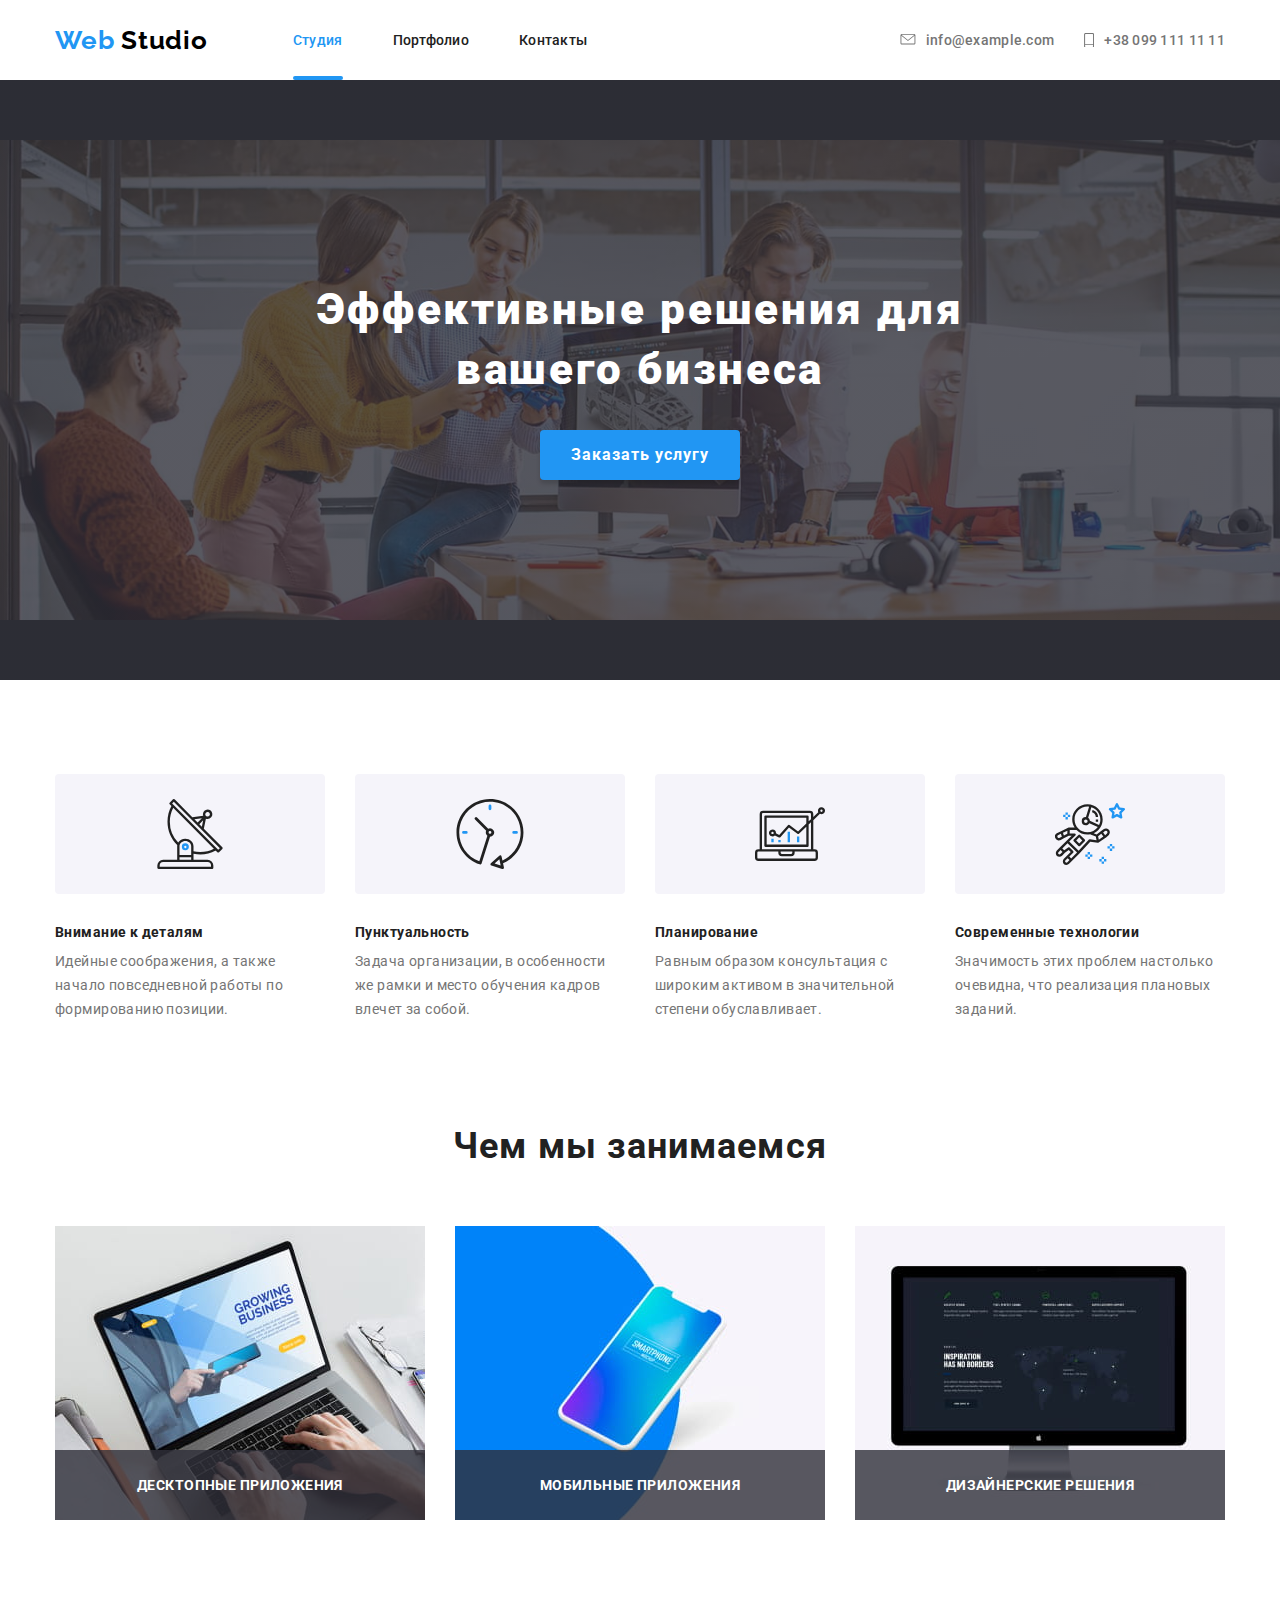
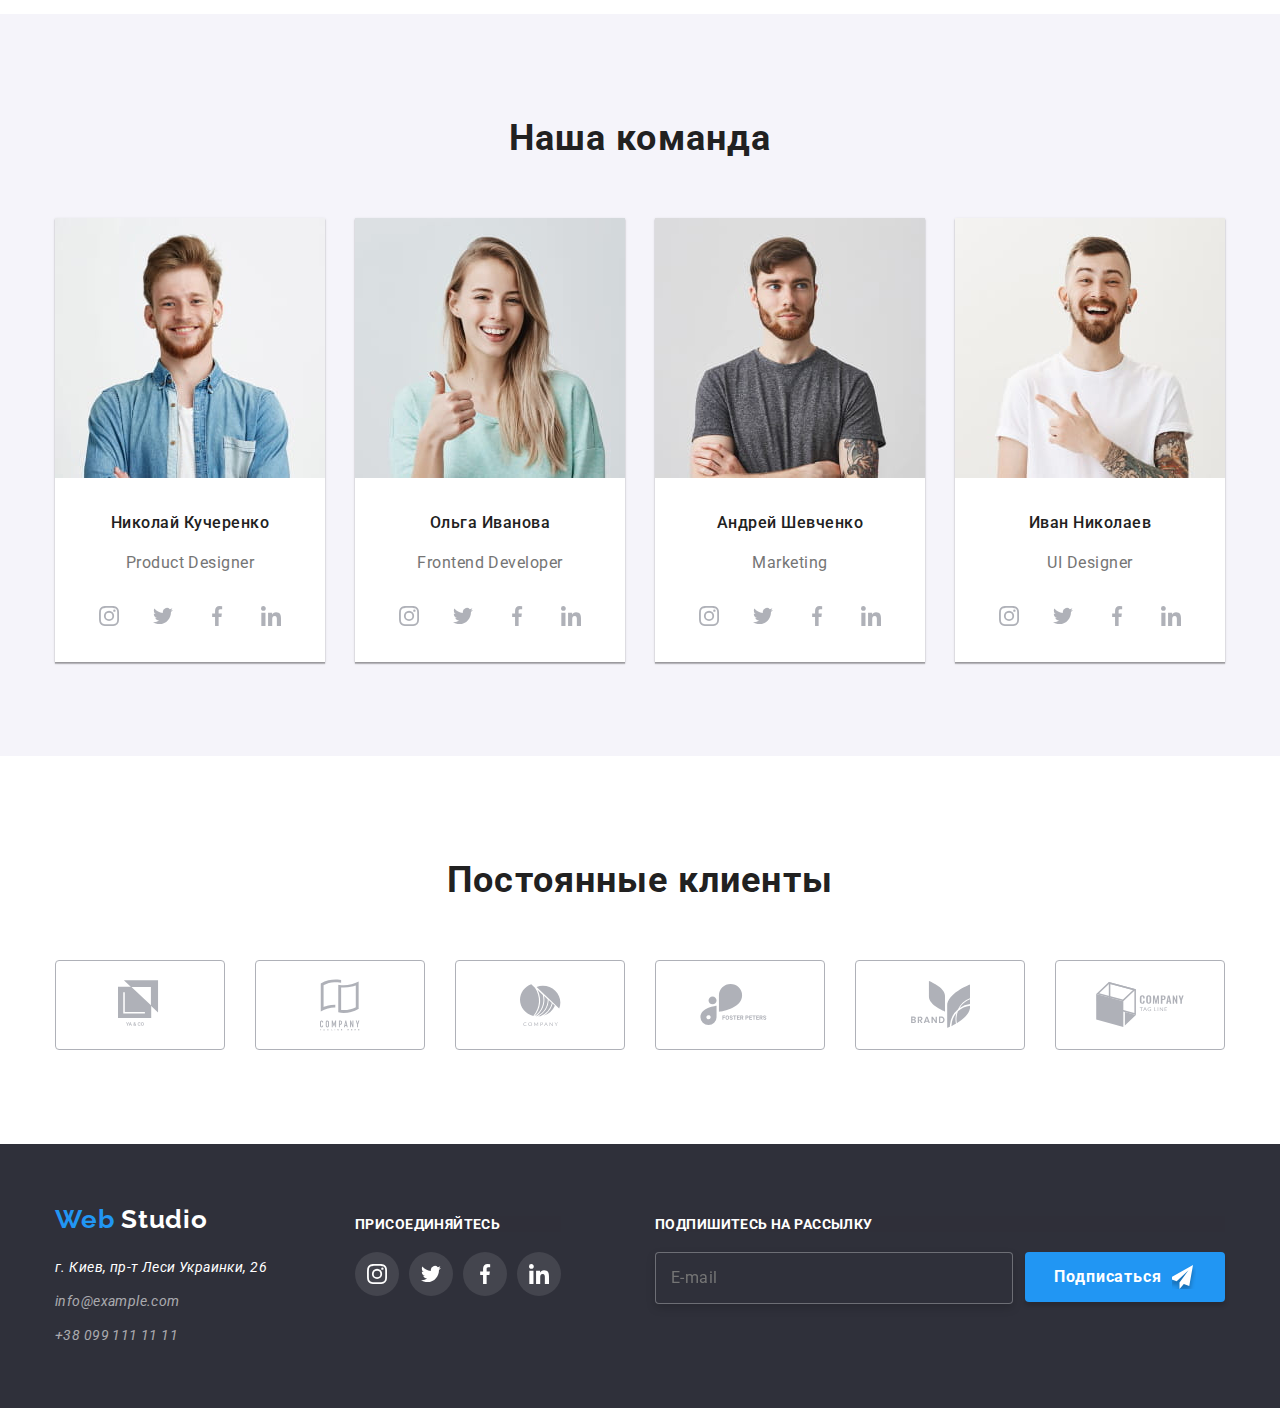
==== index.html @ 471d9156 "Перенес файлы" ====
<!DOCTYPE html>
<html lang="ru">

<head>
  <meta charset="UTF-8" />
  <meta name="viewport" content="width=device-width, initial-scale=1.0" />
  <title>Web Studio</title>
  <link href="https://fonts.googleapis.com/css2?family=Raleway:wght@700&family=Roboto:wght@400;500;700;900&display=swap"
    rel="stylesheet" />

  <link rel="stylesheet" href="./css/normalize.css" />
  <link rel="stylesheet" href="./css/style.css" />
</head>

<body>
  <header class="header-page">
    <div class="container main-navi">
      <a href="./" class="logo"><span class="web-logo">Web</span> Studio</a>
      <nav class="navi">
        <ul class="list menu-navi">
          <li class="item">
            <a href="./" class="link-navi current">Студия</a>
          </li>
          <li class="item">
            <a href="./portfolio.html" class="link-navi">Портфолио </a>
          </li>
          <li class="item">
            <a href="" class="link-navi">Контакты </a>
          </li>
        </ul>
      </nav>
      <ul class="list contacts">
        <li class="item">
          <a href="mailto:info@example.com" class="contacts-link">
            <svg class="mail-icon">
              <use href="./images/sprite.svg#icon-envelope-head" width="16px" height="11.2px"></use>
            </svg>
            info@example.com</a>
        </li>
        <li class="item">
          <a href="tel:+380991111111" class="contacts-link"><svg class="phone-icon">
              <use href="./images/sprite.svg#icon-Vector-head"></use>
            </svg>+38 099 111 11 11</a>
        </li>
      </ul>
    </div>

    <section class="hero">
      <div class="container">
        <h1 class="page-title">Эффективные решения для вашего бизнеса</h1>
        <button class="btn" data-modal-open>Заказать услугу</button>
      </div>
    </section>
  </header>
  <main class="main-page">
    <section class="advantage">
      <div class="container">
        <h2 hidden class="section-title">
          Преимущества работы с Web Studio
        </h2>
        <ul class="list adv-flexcont">
          <li class="adv-element antenna">
            <div class="link">
              <svg width="70" height="70">
                <use href="./images/sprite.svg#icon-antenna"></use>
              </svg></div>
            <!-- <img src="./images/antenna.svg" alt="антена" /> -->
            <h3 class="feature">Внимание к деталям</h3>
            <p class="feature-text">
              Идейные соображения, а также начало повседневной работы по
              формированию позиции.
            </p>
          </li>
          <li class="adv-element clock">
            <div class="link">
              <svg width="70" height="70">
                <use href="./images/sprite.svg#icon-clock_1"></use>
              </svg>
            </div>
            <!-- <img src="./images/clock_1.svg" alt="часы" /> -->
            <h3 class="feature">Пунктуальность</h3>
            <p class="feature-text">
              Задача организации, в особенности же рамки и место обучения
              кадров влечет за собой.
            </p>
          </li>
          <li class="adv-element diagram">
            <div class="link">
              <svg width="70" height="70">
                <use href="./images/sprite.svg#icon-diagram_1"></use>
              </svg>
            </div>
            <!-- <img src="./images/diagram_1.svg" alt="диаграма" /> -->
            <h3 class="feature">Планирование</h3>
            <p class="feature-text">
              Равным образом консультация с широким активом в значительной
              степени обуславливает.
            </p>
          </li>
          <li class="adv-element astronaut">
            <div class="link">
              <svg width="70" height="70">
                <use href="./images/sprite.svg#icon-astronaut_1"></use>
              </svg>
            </div>
            <!-- <img src="./images/astronaut_1.svg" alt="астронавт" /> -->
            <h3 class="feature">Современные технологии</h3>
            <p class="feature-text">
              Значимость этих проблем настолько очевидна, что реализация
              плановых заданий.
            </p>
          </li>
        </ul>
      </div>
    </section>
    <section class="box-section">
      <div class="container">
        <h2 class="section-title">Чем мы занимаемся</h2>
        <ul class="list box-flexcont">
          <li class="box-element">
            <a href=""><img src="./images/desktop1.jpg" alt="десктоп" width="370" height="294" />
              <p class="box">Десктопные приложения</p>
            </a>
          </li>
          <li class="box-element">
            <a href=""><img src="./images/mobile.jpg" alt="мобильний" width="370" height="294" />
              <p class="box">Мобильные приложения</p>
            </a>
          </li>
          <li class="box-element">
            <a href=""><img src="./images/desin.jpg" alt="дизайн" width="370" height="294" />
              <p class="box">Дизайнерские решения</p>
            </a>
          </li>
        </ul>
      </div>
    </section>
    <section class="team-section">
      <div class="container">
        <h2 class="section-title">Наша команда</h2>
        <ul class="list team-flexcont">
          <li class="team-element">
            <img src="./images/comand1.jpg" alt="Николай Кучеренко" width="270" height="260" />
            <h3 class="team-name">Николай Кучеренко</h3>
            <p class="team-prof">Product Designer</p>
            <p class="soc-team">
              <a href="" aria-label="ссылка Instagram" class="soc-link">
                <svg width="20px" height="20px">
                  <use href="./images/sprite.svg#icon-inst"></use>
                </svg>
              </a>
              <a href="" aria-label="ссылка Twitter" class="soc-link"><svg width="20px" height="20px">
                  <use href="./images/sprite.svg#icon-twit"></use>
                </svg></a>
              <a href="" aria-label="ссылка Facebook" class="soc-link"><svg width="20px" height="20px">
                  <use href="./images/sprite.svg#icon-face"></use>
                </svg></a>
              <a href="" aria-label="ссылка Linkedin" class="soc-link"><svg width="20px" height="20px">
                  <use href="./images/sprite.svg#icon-in"></use>
                </svg></a>
            </p>
          </li>
          <li class="team-element">
            <img src="./images/comand2.jpg" alt="Ольга Иванова" width="270" />
            <h3 class="team-name">Ольга Иванова</h3>
            <p class="team-prof">Frontend Developer</p>
            <p class="soc-team">
              <a href="" aria-label="ссылка Instagram" class="soc-link">
                <svg width="20px" height="20px">
                  <use href="./images/sprite.svg#icon-inst"></use>
                </svg>
              </a>
              <a href="" aria-label="ссылка Twitter" class="soc-link"><svg width="20px" height="20px">
                  <use href="./images/sprite.svg#icon-twit"></use>
                </svg></a>
              <a href="" aria-label="ссылка Facebook" class="soc-link"><svg width="20px" height="20px">
                  <use href="./images/sprite.svg#icon-face"></use>
                </svg></a>
              <a href="" aria-label="ссылка Linkedin" class="soc-link"><svg width="20px" height="20px">
                  <use href="./images/sprite.svg#icon-in"></use>
                </svg></a>
            </p>
          </li>
          <li class="team-element">
            <img src="./images/comand3.jpg" alt="Андрей Шевченко" width="270" />
            <h3 class="team-name">Андрей Шевченко</h3>
            <p class="team-prof">Marketing</p>
            <p class="soc-team">
              <a href="" aria-label="ссылка Instagram" class="soc-link">
                <svg width="20px" height="20px">
                  <use href="./images/sprite.svg#icon-inst"></use>
                </svg>
              </a>
              <a href="" aria-label="ссылка Twitter" class="soc-link"><svg width="20px" height="20px">
                  <use href="./images/sprite.svg#icon-twit"></use>
                </svg></a>
              <a href="" aria-label="ссылка Facebook" class="soc-link"><svg width="20px" height="20px">
                  <use href="./images/sprite.svg#icon-face"></use>
                </svg></a>
              <a href="" aria-label="ссылка Linkedin" class="soc-link"><svg width="20px" height="20px">
                  <use href="./images/sprite.svg#icon-in"></use>
                </svg></a>
            </p>
          </li>
          <li class="team-element">
            <img src="./images/comand4.jpg" alt="Иван Николаев" width="270" />
            <h3 class="team-name">Иван Николаев</h3>
            <p class="team-prof">UI Designer</p>
            <p class="soc-team">
              <a href="" aria-label="ссылка Instagram" class="soc-link">
                <svg width="20px" height="20px">
                  <use href="./images/sprite.svg#icon-inst"></use>
                </svg>
              </a>
              <a href="" aria-label="ссылка Twitter" class="soc-link"><svg width="20px" height="20px">
                  <use href="./images/sprite.svg#icon-twit"></use>
                </svg></a>
              <a href="" aria-label="ссылка Facebook" class="soc-link"><svg width="20px" height="20px">
                  <use href="./images/sprite.svg#icon-face"></use>
                </svg></a>
              <a href="" aria-label="ссылка Linkedin" class="soc-link"><svg width="20px" height="20px">
                  <use href="./images/sprite.svg#icon-in"></use>
                </svg></a>
            </p>
          </li>
        </ul>
      </div>
    </section>
    <section class="client-section">
      <div class="container">
        <h2 class="section-title">Постоянные клиенты</h2>
        <ul class="list clnt-flexcont">
          <li class="clnt-element">
            <a href="/" class="link">
              <svg width="44.27px" height="49.23px">
                <use href="./images/sprite.svg#icon-logo1"></use>
              </svg>
            </a>
          </li>
          <li class="clnt-element">
            <a href="" class="link"><svg width="40px" height="52px">
                <use href="./images/sprite.svg#icon-logo2"></use>
              </svg></a>
          </li>
          <li class="clnt-element">
            <a href="" class="link"><svg width="41px" height="42.6px">
                <use href="./images/sprite.svg#icon-logo3"></use>
              </svg></a>
          </li>
          <li class="clnt-element">
            <a href="" class="link"><svg width="79.66" height="42.02px">
                <use href="./images/sprite.svg#icon-logo4"></use>
              </svg></a>
          </li>
          <li class="clnt-element">
            <a href="" class="link"><svg width="59px" height="47px">
                <use href="./images/sprite.svg#icon-logo5"></use>
              </svg></a>
          </li>
          <li class="clnt-element">
            <a href="" class="link"><svg width="88.48px" height="45.44px">
                <use href="./images/sprite.svg#icon-logo6"></use>
              </svg></a>
          </li>
        </ul>
      </div>
    </section>
  </main>
  <footer class="footer">
    <div class="container footer-flex">
      <div class="footflex-elem">
        <a href="/">
          <p class="logo footer-logo">
            <span class="web-logo">Web</span> Studio
          </p>
        </a>
        <address class="footer-adress">
          <p class="adress-link">
            <a href="" class="adress-map">г. Киев, пр-т Леси Украинки, 26</a>
          </p>
          <p class="adress-link">
            <a href="mailto:info@example.com" class="footer-contacts">info@example.com</a>
          </p>
          <p class="adress-link">
            <a href="tel:+380991111111" class="footer-contacts">+38 099 111 11 11</a>
          </p>
        </address>
      </div>
      <section class="footflex-elem">
        <h3 class="footer-soc">присоединяйтесь</h3>
        <p class="footsoc-block">
          <a href="" aria-label="ссылка Instagram" class="soc-link">
            <svg width="20px" height="20px">
              <use href="./images/sprite.svg#icon-inst"></use>
            </svg>
          </a>
          <a href="" aria-label="ссылка Twitter" class="soc-link"><svg width="20px" height="20px">
              <use href="./images/sprite.svg#icon-twit"></use>
            </svg></a>
          <a href="" aria-label="ссылка Facebook" class="soc-link"><svg width="20px" height="20px">
              <use href="./images/sprite.svg#icon-face"></use>
            </svg></a>
          <a href="" aria-label="ссылка Linkedin" class="soc-link"><svg width="20px" height="20px">
              <use href="./images/sprite.svg#icon-in"></use>
            </svg></a>
        </p>
      </section>
      <section class="footflex-elem">
        <h3 class="footer-registr">Подпишитесь на рассылку</h3>
        <form class="foot-form">
          <!-- <label for="fmail">E-mail</label> -->
          <input class="mail-btn" type="email" name="foot-email" id="foot-email" placeholder="E-mail">

          <button type="submit" class="btn">Подписаться</button>
        </form>
        <!-- <a href="" class="mail-btn">E-mail</a>
          <button class="btn">Подписаться</button> -->
      </section>
    </div>
  </footer>
  
  <div class="backdrop is-hidden" data-modal>
    <div class="modal">
      <button class="btn-modal" data-modal-close>
        <svg width="11px" height="11px">
          <use href="./images/sprite.svg#icon-Vector-modal"></use>
        </svg>
      </button>
      
      <form class="register-form">
        <h3>Оставьте свои данные, мы вам перезвоним</h3>
        <div class="form-field">
          
          <input class="form-input" type="text" name="user-name" id="name" placeholder=" ">
          <label class="form-label" for="name">Имя</label>
          <svg class="icon" width="18px" height="18px">
            <use href="./images/sprite.svg#icon-person-form"></use>
          </svg>
          
        </div>
        <div class="form-field">
          
          <input class="form-input" type="tel" name="tel" id="tel" placeholder=" ">
          <label class="form-label" for="tel">Телефон</label>
          <svg class="icon" width="18px" height="18px">
            <use href="./images/sprite.svg#icon-phone-form"></use>
          </svg>
        </div>
        <div class="form-field">
          
          <input class="form-input" type="email" name="mail" id="mail" placeholder=" ">
          <label class="form-label" for="mail">Почта</label>
          <svg class="icon" width="18px" height="18px">
            <use href="./images/sprite.svg#icon-email-form"></use>
          </svg>
        </div>
        <div class="form-comment">
          
          <textarea class="form-cominp" name="comments" id="comments" rows="6" placeholder=" "></textarea>
          <label class="form-comlab" for="comments">Коментарий</label>
        </div>
        <div class="form-check">
          <label class="form-checklab">
           <input hidden class="form-checkinp" type="checkbox" name="agree"/>
           <span class="icon-check">
            <svg class="icon" width="16px" height="15px">
             <use href="./images/sprite.svg#icon-icon-check"></use>
            </svg>
          </span>
           Соглашаюсь с рассылкой и принимаю 
           <a href="#">Условия договора</a>
          
            
          </label>
        </div>
        <div class="btn-flex">
          <button type="submit" class="btn form-btn">Отправить</button>
        </div>
      </form>
    </div>
  </div>
  <script src="./js/modal.js"></script>
</body>

</html>
<!-- 
<figure>
  <img src="" alt="">
  <figcaption></figcaption>
</figure>-->
---- css/style.css ----
/* font-family: 'Raleway', sans-serif;
font-family: 'Roboto', sans-serif; */
:root {
  --primary-text-color: #757575;
  --secondary-color: #212121;
  --logo-bgr-color: #ffffff;
  --weblog-btn-link: #2196f3;
  --studiolog: #000000;
  --footer-contact: rgba(255, 255, 255, 0.6);
  --btn-hover: #188ce8;
  --btn-box: rgba(0, 0, 0, 0.15);
  --bgr-box: rgba(47, 48, 58, 0.8);
  --bgr-sectteam: #f5f4fa;
  --bgr-footer: #2f303a;
  --clnt-bord: #afb1b8;
}
* {
  margin: 0;
  border: 0;
  text-decoration: none;
}

html {
  box-sizing: border-box;
}

*,
*::before,
*::after {
  box-sizing: inherit;
  /* outline: 1px solid tomato; */
}

img {
  display: block;
}

.visually-hidden {
  position: absolute !important;
  clip: rect(1px 1px 1px 1px);
  /* IE6, IE7 */
  clip: rect(1px, 1px, 1px, 1px);
  padding: 0 !important;
  border: 0 !important;
  height: 1px !important;
  width: 1px !important;
  overflow: hidden;
}

.container {
  margin-right: auto;
  margin-left: auto;
  width: 1200px;
  padding-left: 15px;
  padding-right: 15px;
  /* outline: 2px solid tomato; */
}

body {
  font-family: "Roboto", sans-serif;
  font-style: normal;
  font-weight: normal;
  font-size: 14px;
  line-height: 1.714;
  letter-spacing: 0.03em;
  color: var(--primary-text-color);
  background-color: var(--logo-bgr-color);
}
.list {
  padding-left: 0px;
  list-style: none;
}

/* Шапка */
.header-page {
  background-color: var(--logo-bgr-color);
}

.main-navi {
  display: flex;
  align-items: center;
}

.logo {
  font-family: Raleway, sans-serif;
  font-weight: bold;
  font-size: 26px;
  line-height: 1.192;
  letter-spacing: 0.03em;
  color: var(--studiolog);
}

.footer-logo {
  color: var(--logo-bgr-color);
}
.web-logo {
  color: var(--weblog-btn-link);
}

.menu-navi {
  display: flex;
  margin-left: 85px;
}
.menu-navi .item:not(:first-child) {
  margin-left: 50px;
}

.contacts {
  display: flex;
  margin-left: auto;
}

.contacts .item {
  display: inline-flex;
  align-items: center;
}

.contacts .item + .item {
  margin-left: 30px;
}

.link-navi,
.contacts-link {
  display: inline-flex;
  align-items: center;
  padding-top: 32px;
  padding-bottom: 32px;

  font-weight: 500;
  font-size: 14px;
  line-height: 1.1428;
  letter-spacing: 0.02em;
}

.link-navi {
  color: var(--secondary-color);

  transition: color 250ms cubic-bezier(0.4, 0, 0.2, 1);
}

.contacts-link {
  color: var(--primary-text-color);
  fill: var(--primary-text-color);

  transition: fill 250ms cubic-bezier(0.4, 0, 0.2, 1),
    color 250ms cubic-bezier(0.4, 0, 0.2, 1);
}

.mail-icon {
  width: 16px;
  height: 11.2px;
  margin-right: 10px;
}

.phone-icon {
  width: 10px;
  height: 14.94px;
  margin-right: 10px;
}

.link-navi:hover,
.link-navi:focus,
.contacts-link:hover,
.contacts-link:focus {
  color: var(--weblog-btn-link);
  fill: var(--weblog-btn-link);
}

.current {
  color: var(--weblog-btn-link);
  position: relative;
}

.current::before {
  content: "";
  position: absolute;
  width: 100%;
  height: 4px;
  bottom: 0px;
  left: 0px;
  background: var(--weblog-btn-link);
  border-radius: 2px;
}

/* Hero */
.hero {
  text-align: center;
  padding-top: 200px;
  padding-bottom: 200px;
  background-color: var(--secondary-color);
  height: 600px;
  max-width: 1600px;
  margin-left: auto;
  margin-right: auto;

  /* box-shadow: 0px 4px 4px rgba(0, 0, 0, 0.25); */
  background-image: linear-gradient(to right, var(--bgr-box), var(--bgr-box)),
    url(../images/img-header.jpg);
  background-repeat: no-repeat;
  background-position: center;
  background-size: contain;
}

.page-title {
  margin-top: 0px;
  margin-bottom: 30px;
  max-width: 696px;
  margin-right: auto;
  margin-left: auto;

  font-weight: 900;
  font-size: 44px;
  line-height: 1.3636;
  letter-spacing: 0.06em;
  color: var(--logo-bgr-color);
  text-align: center;
}

.btn {
  display: inline-flex;
  align-items: center;
  justify-content: center;
  width: 200px;
  height: 50px;

  font-weight: bold;
  font-size: 16px;
  line-height: 1.875;

  letter-spacing: 0.06em;
  color: var(--logo-bgr-color);

  background: var(--weblog-btn-link);
  box-shadow: 0px 4px 4px var(--btn-box);
  border-radius: 4px;
  cursor: pointer;

  transition: background 250ms cubic-bezier(0.4, 0, 0.2, 1);
}
.btn:hover,
.btn:focus {
  background: var(--btn-hover);
}

/* Наши приемущества */
.advantage .container {
  padding-top: 94px;
}
.box-section .container,
.team-section .container,
.client-section .container {
  padding-top: 94px;
  padding-bottom: 94px;
}
.advantage .adv-flexcont {
  display: flex;
}

.adv-flexcont .adv-element {
  display: inline-flex;
  flex-direction: column;
  width: calc((100%-90px) / 4);
  margin-right: 30px;
}
.adv-flexcont .adv-element:nth-child(4n) {
  margin-right: 0px;
}

/* .adv-element::before {
  content: "";
  width: 270px;
  height: 120px;
  background-repeat: no-repeat;
  background-size: 70px 70px;
  background-position: center;
  background-color: var(--bgr-sectteam);
} */

/* .antenna::before {
  background-image: url(../images/antenna.svg);
}
.clock::before {
  background-image: url(../images/clock_1.svg);
}
.diagram::before {
  background-image: url(../images/diagram_1.svg);
}
.astronaut::before {
  background-image: url(../images/astronaut_1.svg);
} */
.adv-element .link {
  display: flex;
  align-items: center;
  justify-content: center;

  width: 270px;
  height: 120px;
  background-color: var(--bgr-sectteam);
  border-radius: 4px;
}

.feature {
  margin-top: 30px;
  margin-bottom: 10px;
  font-family: Roboto;
  font-weight: bold;
  font-size: 14px;
  line-height: 1.143;
  letter-spacing: 0.03em;
  color: var(--secondary-color);
}

/* Чем мы занимаемся */
.section-title {
  text-align: center;
  margin-bottom: 50px;
  font-weight: bold;
  font-size: 36px;
  line-height: 1.6667;
  letter-spacing: 0.03em;
  color: var(--secondary-color);
}

.box-section .box-flexcont {
  display: flex;
}

.box-flexcont .box-element {
  position: relative;
  width: calc((100%-60px) / 3);
  margin-right: 30px;
}
.box-flexcont .box-element:nth-child(3n) {
  margin-right: 0px;
}

.box {
  position: absolute;
  bottom: 0px;
  left: 0px;
  width: 100%;
  height: 70px;
  font-weight: bold;
  font-size: 14px;
  line-height: 1.1428;
  letter-spacing: 0.03em;
  color: var(--logo-bgr-color);
  background: var(--bgr-box);
  text-transform: uppercase;

  display: flex;
  align-items: center;
  justify-content: center;
}

/* Наша команда */
.team-section {
  background: var(--bgr-sectteam);
}

.team-section .team-flexcont {
  display: flex;
}

.team-flexcont .team-element {
  width: calc((100%-90px) / 4);
  margin-right: 30px;
  background: var(--logo-bgr-color);
  box-shadow: 0px 1px 3px rgba(0, 0, 0, 0.12), 0px 1px 1px rgba(0, 0, 0, 0.14),
    0px 2px 1px rgba(0, 0, 0, 0.2);
}
.team-flexcont .team-element:nth-child(4n) {
  margin-right: 0px;
}

.team-name,
.team-prof {
  margin-top: 30px;
  margin-bottom: 10px;
  text-align: center;
  font-weight: 500;
  font-size: 16px;
  line-height: 1.875;
  letter-spacing: 0.03em;
  color: var(--secondary-color);
}
.team-prof {
  margin-top: 0px;
  margin-bottom: 16px;
  font-weight: normal;
  color: var(--primary-text-color);
}

.soc-team {
  display: flex;
  padding-left: 32px;
  padding-right: 32px;
  margin-bottom: 24px;
}

.soc-team a {
  display: flex;
  align-items: center;
  justify-content: center;
  width: 44px;
  height: 44px;
}
.soc-team a:not(:last-child) {
  margin-right: 10px;
}

.soc-link {
  padding: 0px;
  border: none;
  border-radius: 50%;
  background-color: var(--logo-bgr-color) 10%;
  fill: var(--clnt-bord);

  transition: background-color 250ms cubic-bezier(0.4, 0, 0.2, 1),
    fill 250ms cubic-bezier(0.4, 0, 0.2, 1);
}

.soc-link:hover {
  background-color: var(--weblog-btn-link);
  fill: var(--logo-bgr-color);
}

/* Клиенты */
.client-section .clnt-flexcont {
  display: flex;
}

.clnt-flexcont .clnt-element {
  width: calc((100%-150px) / 6);
  margin-right: 30px;
}
.clnt-flexcont .clnt-element:nth-child(6n) {
  margin-right: 0px;
}

.clnt-element {
  display: flex;
  align-items: center;
}

.clnt-element .link {
  display: flex;
  border: 1px solid var(--clnt-bord);
  border-radius: 4px;
  width: 170px;
  height: 90px;
  align-items: center;
  justify-content: center;
  fill: var(--clnt-bord);

  transition: border 250ms cubic-bezier(0.4, 0, 0.2, 1),
    fill 250ms cubic-bezier(0.4, 0, 0.2, 1);
}

.clnt-element .link:hover {
  border: 1px solid var(--weblog-btn-link);
  fill: var(--weblog-btn-link);
}

/* Портфолио */
.filter {
  font-weight: 500;
  font-size: 16px;
  line-height: 1.625;
  letter-spacing: 0.03em;
  padding: 6px 22px;

  color: var(--secondary-color);
  background: var(--bgr-sectteam);
  border-radius: 4px;

  transition: background 250ms cubic-bezier(0.4, 0, 0.2, 1),
    color 2250ms cubic-bezier(0.4, 0, 0.2, 1);
}
.filter:hover,
.filter:focus,
.filter:active {
  color: var(--logo-bgr-color);
  background: var(--weblog-btn-link);
}

.portfolio-sect {
  display: flex;
  padding-top: 94px;
  padding-bottom: 94px;
}

.filters {
  display: flex;
  justify-content: center;
  margin-bottom: 50px;
}

.filters .item {
  display: flex;
  /* color: var(--secondary-color);
  background: var(--bgr-sectteam);
  border-radius: 4px; */
}

.filters .item + .item {
  margin-left: 8px;
}

.potrfol-flex {
  display: flex;
  flex-wrap: wrap;
}

.potrfol-flex .item {
  width: 370px;
  margin-right: 30px;
  margin-bottom: 30px;
  background: var(--logo-bgr-color);
  border: 1px solid #eeeeee;
  box-sizing: border-box;
  cursor: pointer;
}

.potrfol-flex .item:nth-child(3n) {
  margin-right: 0px;
}

.potrfol-flex .item:nth-last-child(-n + 3) {
  margin-bottom: 0px;
}

.potrfol-flex .item:hover {
  box-shadow: 0px 1px 1px rgba(0, 0, 0, 0.12), 0px 4px 4px rgba(0, 0, 0, 0.06),
    1px 4px 6px rgba(0, 0, 0, 0.16);
}

.portf-thumb {
  position: relative;
  overflow: hidden;
}
.hover-over {
  position: absolute;
  width: 100%;
  height: 100%;
  bottom: 0px;
  left: 0px;
  background: rgba(33, 150, 243, 0.9);
  font-size: 18px;
  line-height: 1.5555;
  color: var(--logo-bgr-color);
  padding: 63px 24px;

  transform: translatey(100%);
  transition: transform 250ms cubic-bezier(0.4, 0, 0.2, 1);
}

.potrfol-flex .item:hover .hover-over {
  transform: translatey(0);
}

.portfol-title {
  display: inline-block;
  width: 322px;
  margin-top: 20px;
  margin-bottom: 4px;
  font-weight: bold;
  font-size: 18px;
  line-height: 2;
  letter-spacing: 0.06em;
  color: var(--secondary-color);
}
.portf-sub {
  display: inline-block;
  width: 322px;
  margin-bottom: 20px;
  font-size: 16px;
  line-height: 1.875;
  letter-spacing: 0.03em;
  color: var(--primary-text-color);
}

.portfol-title,
.portf-sub {
  margin-right: 24px;
  margin-left: 24px;
}

/* Подвал */
.footer {
  background: var(--bgr-footer);
  padding-top: 60px;
  padding-bottom: 60px;
}

.footer-flex {
  display: flex;
  /* align-items: center; */
  justify-content: flex-end;
}

.footer-flex .footflex-elem:not(:first-child) {
  margin-top: 12px;
}

.footer-flex .footflex-elem:last-child {
  margin-left: 94px;
}

.footer-flex .footflex-elem:first-child {
  margin-right: auto;
}
.footer .footer-logo {
  margin-bottom: 20px;
}

.footer-adress .adress-link:not(:last-child) {
  margin-bottom: 9px;
}

.adress-map,
.footer-contacts {
  font-size: 14px;
  line-height: 1.7143;
  letter-spacing: 0.03em;
  color: var(--logo-bgr-color);

  transition: color 250ms cubic-bezier(0.4, 0, 0.2, 1);
}
.footer-contacts {
  color: var(--footer-contact);
}

.adress-map:hover,
.footer-contacts:hover {
  color: var(--weblog-btn-link);
}

.footflex-elem h3 {
  font-weight: bold;
  font-size: 14px;
  line-height: 1.1428;
  letter-spacing: 0.03em;
  color: var(--logo-bgr-color);
  background: var(--bgr-box);
  text-transform: uppercase;
}

.footsoc-block {
  display: flex;
}

.footsoc-block a {
  display: flex;
  align-items: center;
  justify-content: center;
  width: 44px;
  height: 44px;
  background: rgba(255, 255, 255, 0.1);
  border-radius: 50%;
  fill: var(--logo-bgr-color);
}

.footsoc-block a:not(:last-child) {
  margin-right: 10px;
}

.footer-soc,
.footer-registr {
  margin-bottom: 20px;
}

.soc-link svg {
  fill: (--logo-bgr-color);
}

.foot-form {
  display: flex;
}

.mail-btn {
  width: 358px;
  font-size: 16px;
  line-height: 1.25;
  letter-spacing: 0.03em;
  color: var(--footer-contact);
  padding: 15px;
  margin-right: 12px;

  background-color: var(--bgr-footer);
  border: 1px solid rgba(255, 255, 255, 0.3);
  border-radius: 4px;
  filter: drop-shadow(0px 4px 4px rgba(0, 0, 0, 0.15));
}
.footflex-elem .btn::after {
  content: "";
  width: 24px;
  height: 24px;
  margin-left: 10px;
  background-image: url(../images/iconsend.svg);
  background-position: right -1px top;
  background-repeat: no-repeat;
}

/* модальное окно */
.backdrop {
  position: fixed;
  top: 0px;
  left: 0px;
  width: 100%;
  height: 100%;
  background: rgba(0, 0, 0, 0.2);

  opacity: 1;
  transition: opacity 250ms cubic-bezier(0.4, 0, 0.2, 1);
}

.backdrop.is-hidden {
  
  opacity: 0;
  pointer-events: none;
}
.modal {
  position: absolute;
  top: 50%;
  left: 50%;
  transform: translate(-50%, -50%) scale(1, 1);

  min-width: 528px;
  min-height: 581px;
  
  background: var(--logo-bgr-color);
  box-shadow: 0px 1px 3px rgba(0, 0, 0, 0.12), 0px 1px 1px rgba(0, 0, 0, 0.14),
    0px 2px 1px rgba(0, 0, 0, 0.2);
  border-radius: 4px;

  
  transition: transform 250ms cubic-bezier(0.4, 0, 0.2, 1);
}

.backdrop.is-hidden .modal {
  transform: translate(-50%, -50%) scale(0.3, 0.3);
}

.btn-modal {
  position: absolute;
  top: 8px;
  right: 8px;
  display: flex;
  align-items: center;
  justify-content: center;
  margin-left: auto;
  width: 30px;
  height: 30px;
  
  background: var(--logo-bgr-color);
  border: 1px solid rgba(0, 0, 0, 0.1);
  border-radius: 50%;
  transition: fill 250ms cubic-bezier(0.4, 0, 0.2, 1);
}


.btn-modal:hover, .btn-modal:focus {
  fill: var(--weblog-btn-link)
}

.register-form {
  padding: 40px;
}

.register-form h3 {
  font-weight: bold;
  font-size: 20px;
  line-height: 1.15;
  letter-spacing: 0.03em;
  text-align: center;

  margin-bottom: 30px;

  color: var(--secondary-color);
}
.form-field {
  position: relative;
  margin-bottom: 28px;
  
}
.form-field .form-input, .form-cominp {
  width: 100%;
  
  padding: 12px;
  padding-left: 42px;
  
  border: 1px solid rgba(33, 33, 33, 0.2);
  border-radius: 4px;

  transition: fill 250ms cubic-bezier(0.4, 0, 0.2, 1);

  cursor: pointer;
}

.form-input:focus, .form-cominp:focus {
  border: 1px solid var(--weblog-btn-link);
  outline: none;
}

.form-label {
  position: absolute;
  top: 50%;
  left: 42px;
  transform: translateY(-50%);

  font-size: 14px;
  line-height: 1.1428;
  letter-spacing: 0.01em;

  color: var(--primary-text-color);

  transition: transform 250ms cubic-bezier(0.4, 0, 0.2, 1), color 250ms cubic-bezier(0.4, 0, 0.2, 1);

  cursor: pointer;
}

.form-field .icon {
  position: absolute;
  top: 50%;
  left: 19px;
  transform: translateY(-50%);

  transition: fill 250ms cubic-bezier(0.4, 0, 0.2, 1);
}

.form-comment {
  position: relative;
  margin-bottom: 20px;
}

.form-field .form-cominp {
  padding-left: 19px;
}

.form-comlab {
  position: absolute;
  top: 12px;
  left: 19px;

  font-size: 14px;
  line-height: 1.1428;
  letter-spacing: 0.03em;

  color: var(--primary-text-color);
  transition: transform 250ms cubic-bezier(0.4, 0, 0.2, 1);
}

.form-input:focus + .form-label, .form-input:not(:placeholder-shown) + .form-label {
  top: -4px;
  left: 19px;
  transform: translateY(-100%);
  color: var(--weblog-btn-link);
}

.form-input:focus ~ .icon, .form-input:not(:placeholder-shown) ~ .icon {
  fill: var(--weblog-btn-link);
}

.form-cominp:focus + .form-comlab, .form-cominp:not(:placeholder-shown) + .form-comlab {
  top: -4px;
  transform: translateY(-100%);
  color: var(--weblog-btn-link);
}

.form-check {
  position: relative;
  margin-bottom: 30px;
}

.icon-check {
  position: absolute; 
  top: 50%;
  left: 12px;
  transform: translateY(-50%);

  display: inline-flex;
  width: 16px;
  height: 15px;
  
  
  border: 2px solid var(--secondary-color);
  border-radius: 2px;
  box-sizing: border-box; 

  transition: background-color 250ms cubic-bezier(0.4, 0, 0.2, 1), border 250ms cubic-bezier(0.4, 0, 0.2, 1);

}

.form-checkinp:checked +.icon-check {
  background-color: #2196f3;
  border: none;
}

.form-checklab {
  padding-right: 11px;
  padding-left: 36px;
  outline: orangered;
}

.form-checklab a {
  color: var(--weblog-btn-link);
  text-decoration: underline;
}

.btn-flex {
  display: flex;
  align-items: center;
  justify-content: center;
}

.proba {
  display: inline-flex;
  width: 40px;
  height: 40px;
  border: 1 solid white;
}
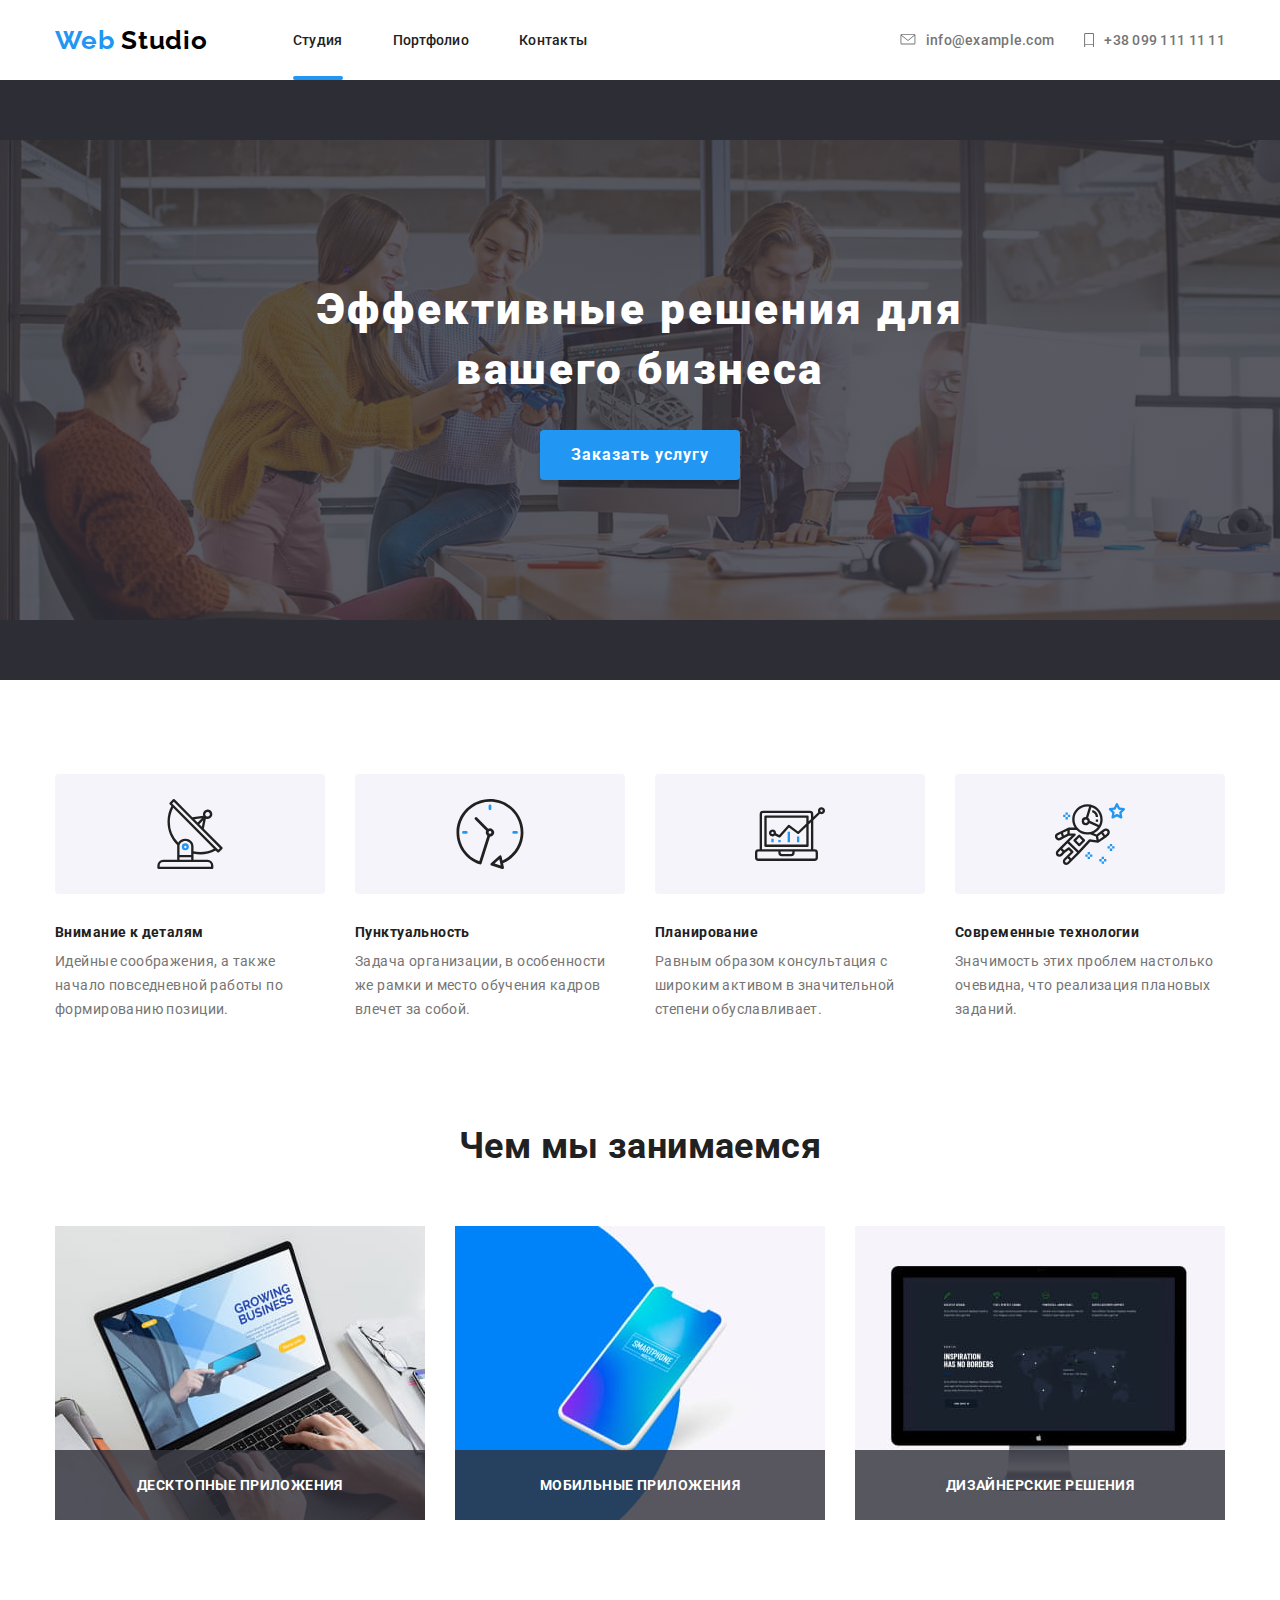
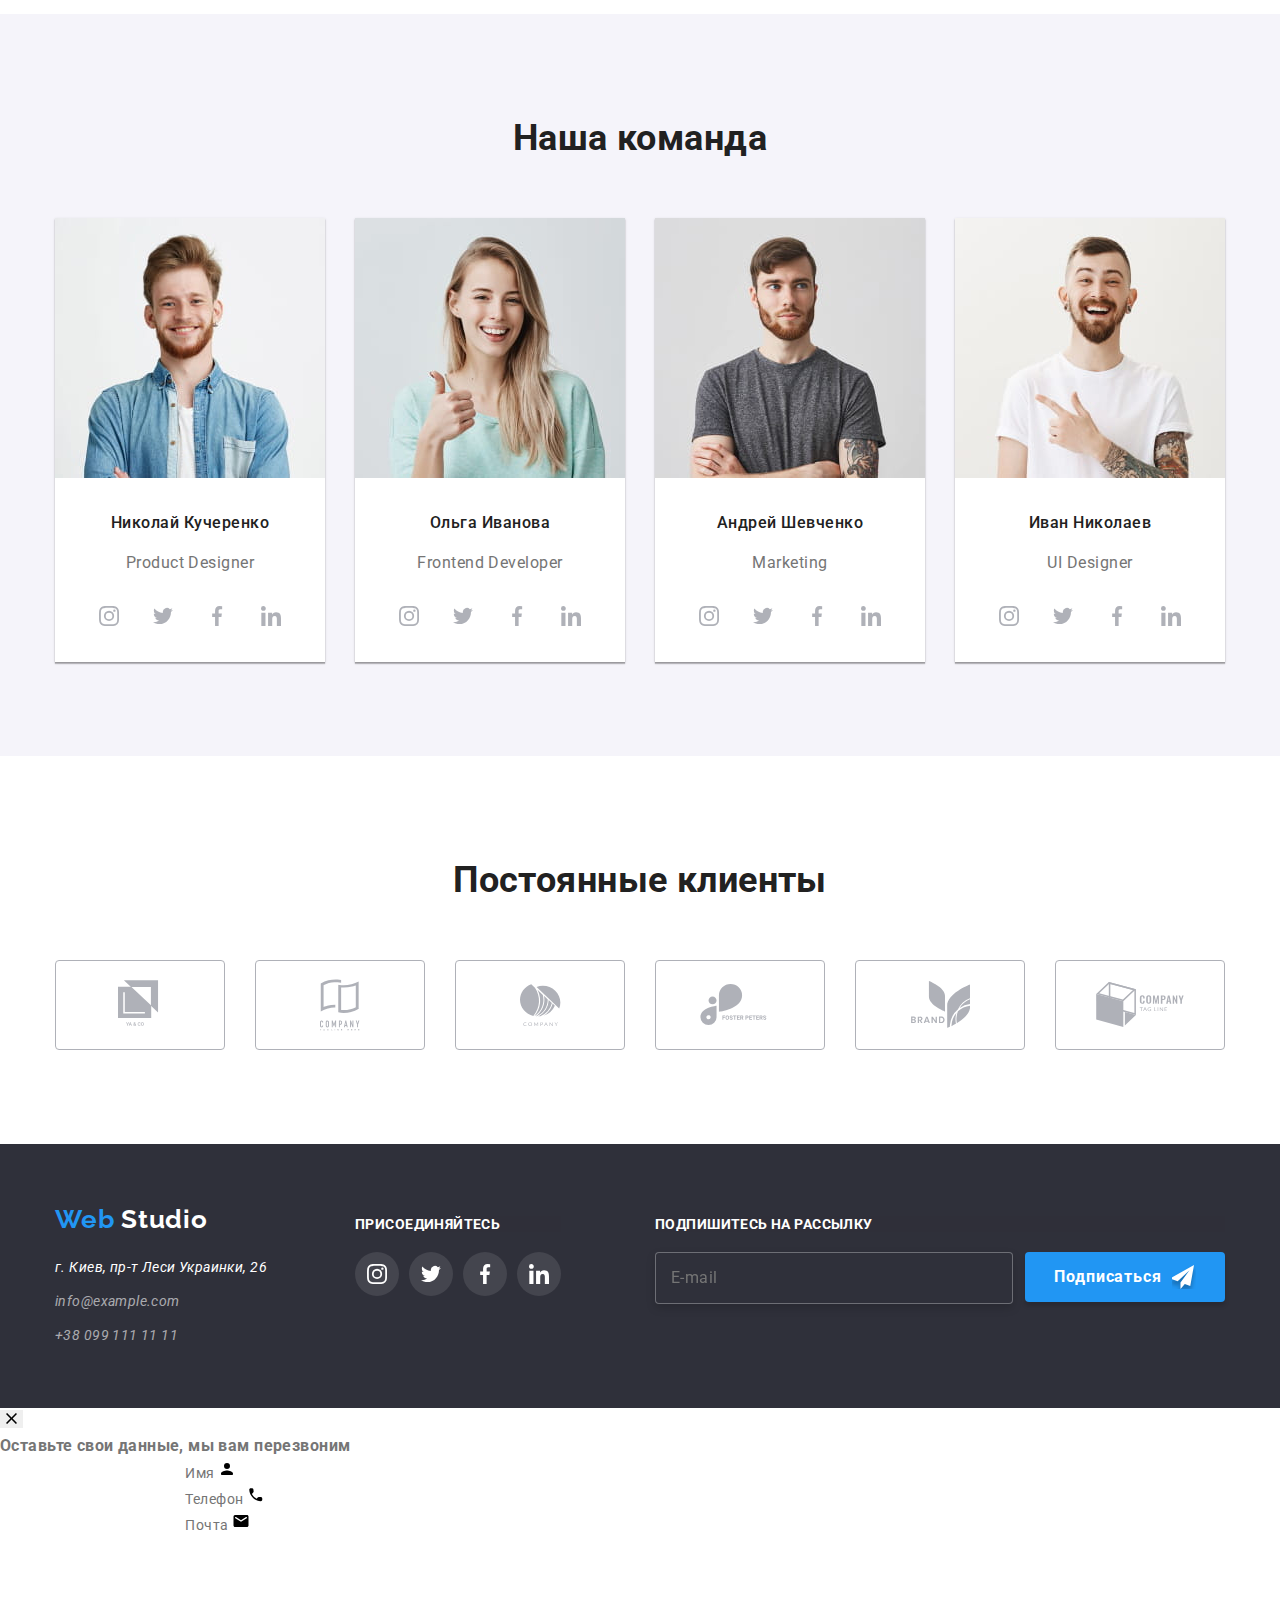
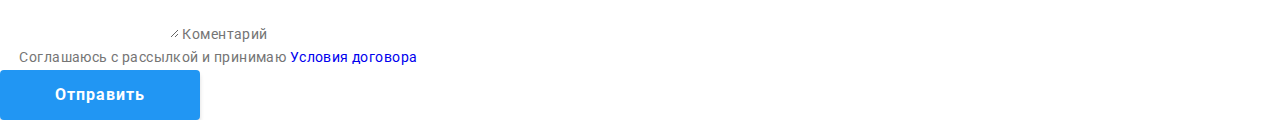
==== commit 0669ef84: "наработки 28.08" ====
--- a/index.html
+++ b/index.html
@@ -8,8 +8,8 @@
   <link href="https://fonts.googleapis.com/css2?family=Raleway:wght@700&family=Roboto:wght@400;500;700;900&display=swap"
     rel="stylesheet" />
 
-  <link rel="stylesheet" href="./css/normalize.css" />
-  <link rel="stylesheet" href="./css/style.css" />
+  <link rel="stylesheet" href="./normalize.css" />
+  <link rel="stylesheet" href="./css/main.min.css" />
 </head>
 
 <body>
--- a/css/main.min.css
+++ b/css/main.min.css
@@ -0,0 +1,2 @@
+body{font-family:"Roboto", sans-serif;font-style:normal;font-weight:normal;font-size:14px;line-height:1.714;letter-spacing:0.03em;color:#757575;background-color:#fff}*{margin:0;border:0;text-decoration:none}html{-webkit-box-sizing:border-box;box-sizing:border-box}*,*::before,*::after{-webkit-box-sizing:inherit;box-sizing:inherit}img{display:block}.list{padding-left:0px;list-style:none}.container{margin-right:auto;margin-left:auto;width:1200px;padding-left:15px;padding-right:15px}.advantage .container{padding-top:94px}.box-section .container,.team-section .container,.client-section .container{padding-top:94px;padding-bottom:94px}.visually-hidden{position:absolute !important;clip:rect(1px 1px 1px 1px);clip:rect(1px, 1px, 1px, 1px);padding:0 !important;border:0 !important;height:1px !important;width:1px !important;overflow:hidden}.btn,.soc-link,.main-navi,.adv-element .link,.box,.clnt-flexcont .clnt-element,.clnt-element .link{display:-webkit-box;display:-ms-flexbox;display:flex;-webkit-box-align:center;-ms-flex-align:center;align-items:center;-webkit-box-pack:center;-ms-flex-pack:center;justify-content:center}.btn{display:-webkit-inline-box;display:-ms-inline-flexbox;display:inline-flex;width:200px;height:50px;font-weight:bold;font-size:16px;line-height:1.875;letter-spacing:0.06em;color:#fff;background:#2196f3;-webkit-box-shadow:0px 4px 4px rgba(0,0,0,0.15);box-shadow:0px 4px 4px rgba(0,0,0,0.15);border-radius:4px;cursor:pointer;-webkit-transition:background 250ms cubic-bezier(0.4, 0, 0.2, 1);transition:background 250ms cubic-bezier(0.4, 0, 0.2, 1)}.btn:hover,.btn:focus{background:#188ce8}.logo{font-family:Raleway, sans-serif;font-weight:bold;font-size:26px;line-height:1.192;letter-spacing:0.03em;color:#000}.footer-logo{color:#fff;margin-bottom:20px}.web-logo{color:#2196f3}.current{color:#2196f3;position:relative}.current::before{content:"";position:absolute;width:100%;height:4px;bottom:0px;left:0px;background:#2196f3;border-radius:2px}.soc-link{width:44px;height:44px;padding:0px;border:none;border-radius:50%;background-color:#fff 10%;fill:#afb1b8;-webkit-transition:background-color 250ms cubic-bezier(0.4, 0, 0.2, 1),fill 250ms cubic-bezier(0.4, 0, 0.2, 1);transition:background-color 250ms cubic-bezier(0.4, 0, 0.2, 1),fill 250ms cubic-bezier(0.4, 0, 0.2, 1)}.soc-link:not(:last-child){margin-right:10px}.footsoc-block .soc-link{background:rgba(255,255,255,0.1);fill:#fff}.soc-link:hover{background-color:#2196f3;fill:#fff}.header-page{background-color:var(--logo-bgr-color)}.main-navi{-webkit-box-pack:none;-ms-flex-pack:none;justify-content:none}.main-navi .menu-navi{display:-webkit-box;display:-ms-flexbox;display:flex;margin-left:85px}.main-navi .menu-navi .item:not(:first-child){margin-left:50px}.link-navi,.contacts-link{display:-webkit-inline-box;display:-ms-inline-flexbox;display:inline-flex;-webkit-box-align:center;-ms-flex-align:center;align-items:center;-webkit-box-pack:none;-ms-flex-pack:none;justify-content:none;padding-top:32px;padding-bottom:32px;font-weight:500;font-size:14px;line-height:1.1428;letter-spacing:0.02em;color:#212121;-webkit-transition:color 250ms cubic-bezier(0.4, 0, 0.2, 1);transition:color 250ms cubic-bezier(0.4, 0, 0.2, 1)}.link-navi:hover,.contacts-link:hover,.link-navi:focus,.contacts-link:focus{color:#2196f3;fill:#2196f3}.contacts{display:-webkit-box;display:-ms-flexbox;display:flex;margin-left:auto}.contacts .item{display:-webkit-inline-box;display:-ms-inline-flexbox;display:inline-flex;-webkit-box-align:center;-ms-flex-align:center;align-items:center}.contacts .item+.item{margin-left:30px}.contacts-link{color:#757575;fill:#757575;-webkit-transition:fill 250ms cubic-bezier(0.4, 0, 0.2, 1),color 250ms cubic-bezier(0.4, 0, 0.2, 1);transition:fill 250ms cubic-bezier(0.4, 0, 0.2, 1),color 250ms cubic-bezier(0.4, 0, 0.2, 1)}.contacts-link:hover,.contacts-link:focus{color:#2196f3;fill:#2196f3}.contacts-link .mail-icon{width:16px;height:11.2px;margin-right:10px}.contacts-link .phone-icon{width:10px;height:14.94px;margin-right:10px}.hero{text-align:center;padding-top:200px;padding-bottom:200px;background-color:#212121;height:600px;max-width:1600px;margin-left:auto;margin-right:auto;background-image:-webkit-gradient(linear, left top, right top, from(rgba(47,48,58,0.8)), to(rgba(47,48,58,0.8))),url(../images/img-header.jpg);background-image:linear-gradient(to right, rgba(47,48,58,0.8), rgba(47,48,58,0.8)),url(../images/img-header.jpg);background-repeat:no-repeat;background-position:center;background-size:contain}.page-title{margin-top:0px;margin-bottom:30px;max-width:696px;margin-right:auto;margin-left:auto;font-weight:900;font-size:44px;line-height:1.3636;letter-spacing:0.06em;color:#fff;text-align:center}.advantage .adv-flexcont{display:-webkit-box;display:-ms-flexbox;display:flex}.adv-element{display:-webkit-inline-box;display:-ms-inline-flexbox;display:inline-flex;-webkit-box-orient:vertical;-webkit-box-direction:normal;-ms-flex-direction:column;flex-direction:column;width:calc((100%-90px) / 4);margin-right:30px}.adv-element:nth-child(4n){margin-right:0px}.adv-element .link{width:270px;height:120px;background-color:#f5f4fa;border-radius:4px}.adv-element .feature{margin-top:30px;margin-bottom:10px;font-family:Roboto;font-weight:bold;font-size:14px;line-height:1.143;letter-spacing:0.03em;color:#212121}.section-title{text-align:center;margin-bottom:50px;font-weight:bold;font-size:36px;line-height:1.6667;color:#212121}.box-flexcont{display:-webkit-box;display:-ms-flexbox;display:flex}.box-flexcont .box-element{position:relative;width:calc((100%-60px) / 3);margin-right:30px}.box-flexcont .box-element:nth-child(3n){margin-right:0px}.box{position:absolute;bottom:0px;left:0px;width:100%;height:70px;font-weight:bold;line-height:1.1428;color:#fff;background:rgba(47,48,58,0.8);text-transform:uppercase}.team-section{background:#f5f4fa}.team-section .team-flexcont{display:-webkit-box;display:-ms-flexbox;display:flex}.team-section .team-flexcont .team-element{width:calc((100%-90px) / 4);margin-right:30px;background:#fff;-webkit-box-shadow:0px 1px 3px rgba(0,0,0,0.12),0px 1px 1px rgba(0,0,0,0.14),0px 2px 1px rgba(0,0,0,0.2);box-shadow:0px 1px 3px rgba(0,0,0,0.12),0px 1px 1px rgba(0,0,0,0.14),0px 2px 1px rgba(0,0,0,0.2)}.team-section .team-flexcont .team-element:nth-child(4n){margin-right:0px}.team-name,.team-prof{margin-top:30px;margin-bottom:10px;text-align:center;font-weight:500;font-size:16px;line-height:1.875;letter-spacing:0.03em;color:#212121}.team-prof{margin-top:0px;margin-bottom:16px;font-weight:normal;color:#757575}.soc-team{display:-webkit-box;display:-ms-flexbox;display:flex;padding-left:32px;padding-right:32px;margin-bottom:24px}.clnt-flexcont{display:-webkit-box;display:-ms-flexbox;display:flex}.clnt-flexcont .clnt-element{-webkit-box-pack:none;-ms-flex-pack:none;justify-content:none;width:calc((100%-150px) / 6);margin-right:30px}.clnt-flexcont .clnt-element:nth-child(6n){margin-right:0px}.clnt-element .link{border:1px solid #afb1b8;border-radius:4px;width:170px;height:90px;fill:#afb1b8;-webkit-transition:border 250ms cubic-bezier(0.4, 0, 0.2, 1),fill 250ms cubic-bezier(0.4, 0, 0.2, 1);transition:border 250ms cubic-bezier(0.4, 0, 0.2, 1),fill 250ms cubic-bezier(0.4, 0, 0.2, 1)}.clnt-element .link:hover{border:1px solid #2196f3;fill:#2196f3}.footer{background:#2f303a;padding-top:60px;padding-bottom:60px}.footer-flex{display:-webkit-box;display:-ms-flexbox;display:flex}.footer-flex .footflex-elem:not(:first-child){margin-top:12px}.footer-flex .footflex-elem:last-child{margin-left:94px}.footer-flex .footflex-elem:first-child{margin-right:auto}.footer-adress .adress-link:not(:last-child){margin-bottom:9px}.adress-map,.footer-contacts{font-size:14px;line-height:1.7143;letter-spacing:0.03em;color:#fff;-webkit-transition:color 250ms cubic-bezier(0.4, 0, 0.2, 1);transition:color 250ms cubic-bezier(0.4, 0, 0.2, 1)}.adress-map:hover,.footer-contacts:hover{color:#2196f3}.footer-contacts{color:rgba(255,255,255,0.6)}.footer-contacts:hover{color:#2196f3}.footflex-elem h3{font-weight:bold;font-size:14px;line-height:1.1428;letter-spacing:0.03em;color:#fff;background:rgba(47,48,58,0.8);text-transform:uppercase}.footsoc-block{display:-webkit-box;display:-ms-flexbox;display:flex}.footer-soc,.footer-registr{margin-bottom:20px}.foot-form{display:-webkit-box;display:-ms-flexbox;display:flex}.foot-form .mail-btn{width:358px;font-size:16px;line-height:1.25;letter-spacing:0.03em;color:rgba(255,255,255,0.6);padding:15px;margin-right:12px;background-color:#2f303a;border:1px solid rgba(255,255,255,0.3);border-radius:4px;-webkit-filter:drop-shadow(0px 4px 4px rgba(0,0,0,0.15));filter:drop-shadow(0px 4px 4px rgba(0,0,0,0.15))}.footflex-elem .btn::after{content:"";width:24px;height:24px;margin-left:10px;background-image:url(../images/iconsend.svg);background-position:right -2px top;background-repeat:no-repeat}
+/*# sourceMappingURL=main.min.css.map */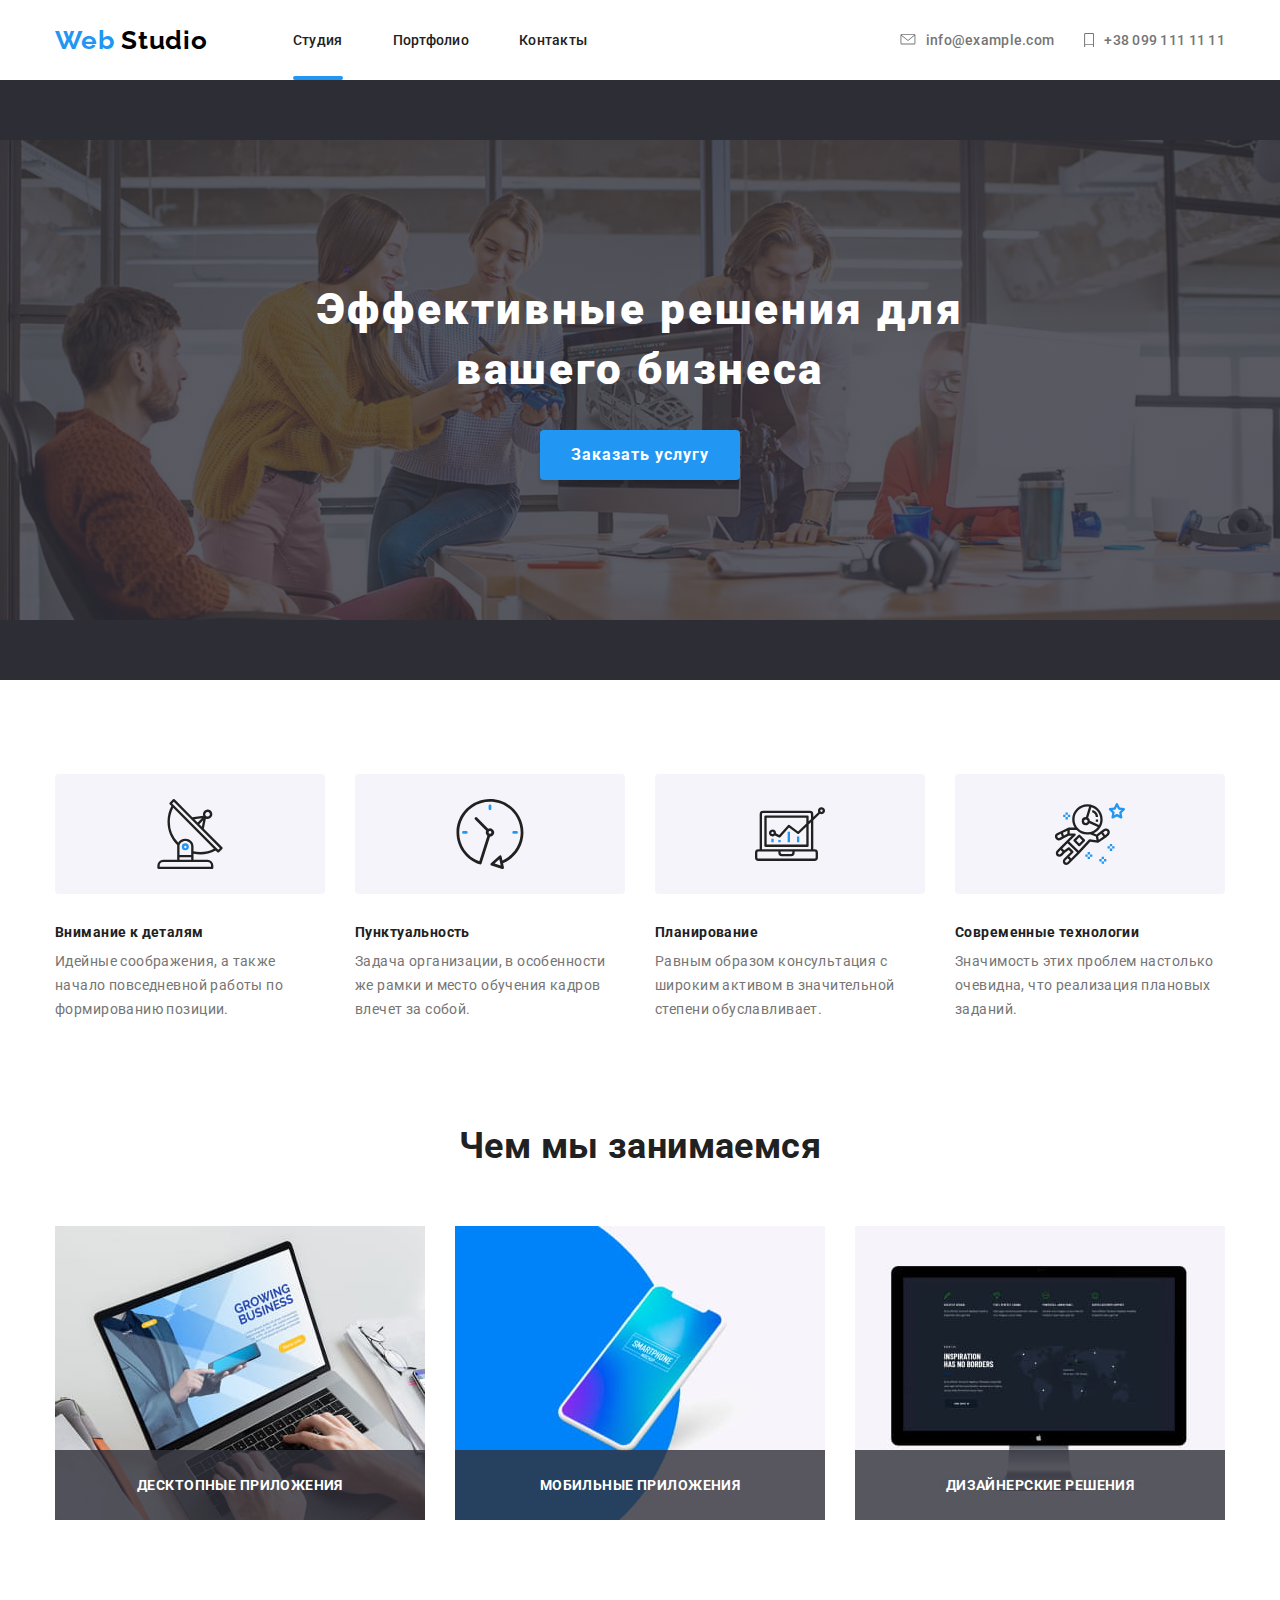
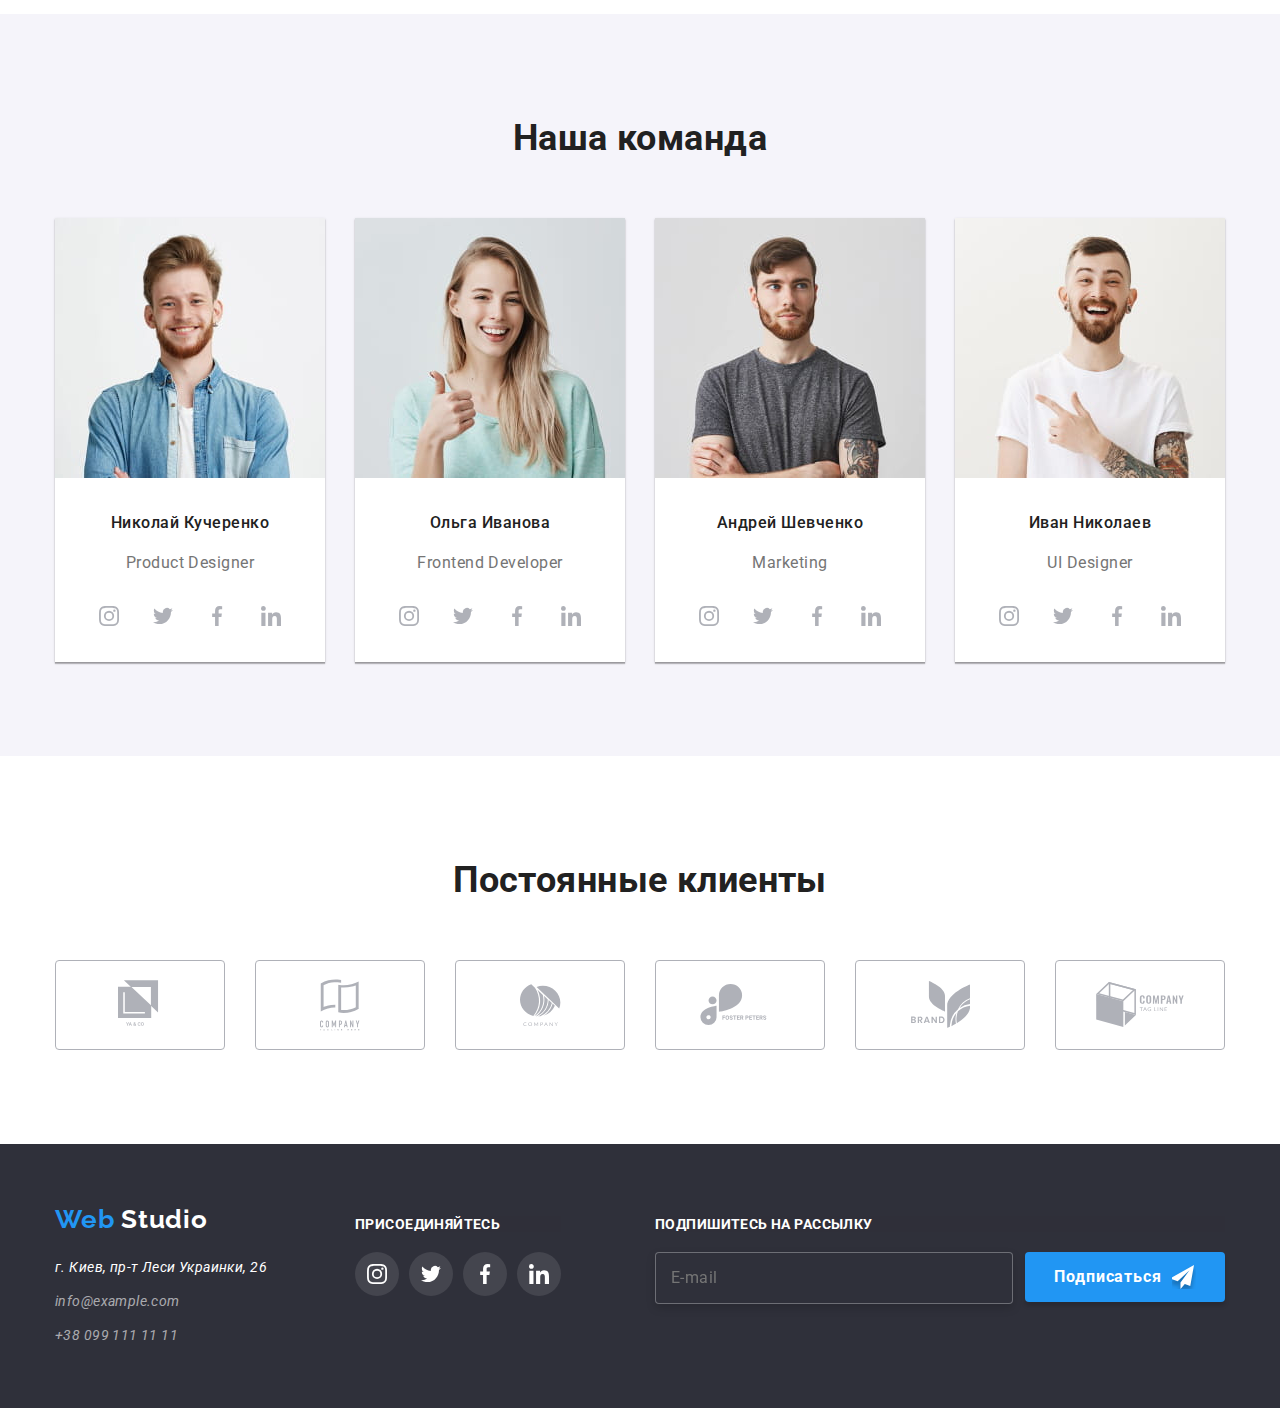
==== commit e684ae34: "закончил редактирование 29.08" ====
--- a/index.html
+++ b/index.html
@@ -1,390 +1,475 @@
 <!DOCTYPE html>
 <html lang="ru">
-
-<head>
-  <meta charset="UTF-8" />
-  <meta name="viewport" content="width=device-width, initial-scale=1.0" />
-  <title>Web Studio</title>
-  <link href="https://fonts.googleapis.com/css2?family=Raleway:wght@700&family=Roboto:wght@400;500;700;900&display=swap"
-    rel="stylesheet" />
-
-  <link rel="stylesheet" href="./normalize.css" />
-  <link rel="stylesheet" href="./css/main.min.css" />
-</head>
-
-<body>
-  <header class="header-page">
-    <div class="container main-navi">
-      <a href="./" class="logo"><span class="web-logo">Web</span> Studio</a>
-      <nav class="navi">
-        <ul class="list menu-navi">
+  <head>
+    <meta charset="UTF-8" />
+    <meta name="viewport" content="width=device-width, initial-scale=1.0" />
+    <title>Web Studio</title>
+    <!-- <link
+      href="https://fonts.googleapis.com/css2?family=Raleway:wght@700&family=Roboto:wght@400;500;700;900&display=swap"
+      rel="stylesheet"
+    /> -->
+
+    <link rel="stylesheet" href="./normalize.css" />
+    <link rel="stylesheet" href="./css/main.min.css" />
+  </head>
+
+  <body>
+    <header class="header-page">
+      <div class="container main-navi">
+        <a href="./" class="logo"><span class="web-logo">Web</span> Studio</a>
+        <nav class="navi">
+          <ul class="list menu-navi">
+            <li class="item">
+              <a href="./" class="link-navi current">Студия</a>
+            </li>
+            <li class="item">
+              <a href="./portfolio.html" class="link-navi">Портфолио </a>
+            </li>
+            <li class="item">
+              <a href="" class="link-navi">Контакты </a>
+            </li>
+          </ul>
+        </nav>
+        <ul class="list contacts">
           <li class="item">
-            <a href="./" class="link-navi current">Студия</a>
+            <a href="mailto:info@example.com" class="contacts-link">
+              <svg class="mail-icon">
+                <use
+                  href="./images/sprite.svg#icon-envelope-head"
+                  width="16px"
+                  height="11.2px"
+                ></use>
+              </svg>
+              info@example.com</a
+            >
           </li>
           <li class="item">
-            <a href="./portfolio.html" class="link-navi">Портфолио </a>
-          </li>
-          <li class="item">
-            <a href="" class="link-navi">Контакты </a>
-          </li>
-        </ul>
-      </nav>
-      <ul class="list contacts">
-        <li class="item">
-          <a href="mailto:info@example.com" class="contacts-link">
-            <svg class="mail-icon">
-              <use href="./images/sprite.svg#icon-envelope-head" width="16px" height="11.2px"></use>
-            </svg>
-            info@example.com</a>
-        </li>
-        <li class="item">
-          <a href="tel:+380991111111" class="contacts-link"><svg class="phone-icon">
-              <use href="./images/sprite.svg#icon-Vector-head"></use>
-            </svg>+38 099 111 11 11</a>
-        </li>
-      </ul>
-    </div>
-
-    <section class="hero">
-      <div class="container">
-        <h1 class="page-title">Эффективные решения для вашего бизнеса</h1>
-        <button class="btn" data-modal-open>Заказать услугу</button>
-      </div>
-    </section>
-  </header>
-  <main class="main-page">
-    <section class="advantage">
-      <div class="container">
-        <h2 hidden class="section-title">
-          Преимущества работы с Web Studio
-        </h2>
-        <ul class="list adv-flexcont">
-          <li class="adv-element antenna">
-            <div class="link">
-              <svg width="70" height="70">
-                <use href="./images/sprite.svg#icon-antenna"></use>
-              </svg></div>
-            <!-- <img src="./images/antenna.svg" alt="антена" /> -->
-            <h3 class="feature">Внимание к деталям</h3>
-            <p class="feature-text">
-              Идейные соображения, а также начало повседневной работы по
-              формированию позиции.
-            </p>
-          </li>
-          <li class="adv-element clock">
-            <div class="link">
-              <svg width="70" height="70">
-                <use href="./images/sprite.svg#icon-clock_1"></use>
-              </svg>
-            </div>
-            <!-- <img src="./images/clock_1.svg" alt="часы" /> -->
-            <h3 class="feature">Пунктуальность</h3>
-            <p class="feature-text">
-              Задача организации, в особенности же рамки и место обучения
-              кадров влечет за собой.
-            </p>
-          </li>
-          <li class="adv-element diagram">
-            <div class="link">
-              <svg width="70" height="70">
-                <use href="./images/sprite.svg#icon-diagram_1"></use>
-              </svg>
-            </div>
-            <!-- <img src="./images/diagram_1.svg" alt="диаграма" /> -->
-            <h3 class="feature">Планирование</h3>
-            <p class="feature-text">
-              Равным образом консультация с широким активом в значительной
-              степени обуславливает.
-            </p>
-          </li>
-          <li class="adv-element astronaut">
-            <div class="link">
-              <svg width="70" height="70">
-                <use href="./images/sprite.svg#icon-astronaut_1"></use>
-              </svg>
-            </div>
-            <!-- <img src="./images/astronaut_1.svg" alt="астронавт" /> -->
-            <h3 class="feature">Современные технологии</h3>
-            <p class="feature-text">
-              Значимость этих проблем настолько очевидна, что реализация
-              плановых заданий.
-            </p>
+            <a href="tel:+380991111111" class="contacts-link"
+              ><svg class="phone-icon">
+                <use href="./images/sprite.svg#icon-Vector-head"></use></svg
+              >+38 099 111 11 11</a
+            >
           </li>
         </ul>
       </div>
-    </section>
-    <section class="box-section">
-      <div class="container">
-        <h2 class="section-title">Чем мы занимаемся</h2>
-        <ul class="list box-flexcont">
-          <li class="box-element">
-            <a href=""><img src="./images/desktop1.jpg" alt="десктоп" width="370" height="294" />
-              <p class="box">Десктопные приложения</p>
-            </a>
-          </li>
-          <li class="box-element">
-            <a href=""><img src="./images/mobile.jpg" alt="мобильний" width="370" height="294" />
-              <p class="box">Мобильные приложения</p>
-            </a>
-          </li>
-          <li class="box-element">
-            <a href=""><img src="./images/desin.jpg" alt="дизайн" width="370" height="294" />
-              <p class="box">Дизайнерские решения</p>
-            </a>
-          </li>
-        </ul>
-      </div>
-    </section>
-    <section class="team-section">
-      <div class="container">
-        <h2 class="section-title">Наша команда</h2>
-        <ul class="list team-flexcont">
-          <li class="team-element">
-            <img src="./images/comand1.jpg" alt="Николай Кучеренко" width="270" height="260" />
-            <h3 class="team-name">Николай Кучеренко</h3>
-            <p class="team-prof">Product Designer</p>
-            <p class="soc-team">
-              <a href="" aria-label="ссылка Instagram" class="soc-link">
-                <svg width="20px" height="20px">
-                  <use href="./images/sprite.svg#icon-inst"></use>
-                </svg>
+
+      <section class="hero">
+        <div class="container">
+          <h1 class="page-title">Эффективные решения для вашего бизнеса</h1>
+          <button class="btn" data-modal-open>Заказать услугу</button>
+        </div>
+      </section>
+    </header>
+    <main class="main-page">
+      <section class="advantage">
+        <div class="container">
+          <h2 hidden class="section-title">Преимущества работы с Web Studio</h2>
+          <ul class="list adv-flexcont">
+            <li class="adv-element antenna">
+              <div class="link">
+                <svg width="70" height="70">
+                  <use href="./images/sprite.svg#icon-antenna"></use>
+                </svg>
+              </div>
+              <!-- <img src="./images/antenna.svg" alt="антена" /> -->
+              <h3 class="feature">Внимание к деталям</h3>
+              <p class="feature-text">
+                Идейные соображения, а также начало повседневной работы по
+                формированию позиции.
+              </p>
+            </li>
+            <li class="adv-element clock">
+              <div class="link">
+                <svg width="70" height="70">
+                  <use href="./images/sprite.svg#icon-clock_1"></use>
+                </svg>
+              </div>
+              <!-- <img src="./images/clock_1.svg" alt="часы" /> -->
+              <h3 class="feature">Пунктуальность</h3>
+              <p class="feature-text">
+                Задача организации, в особенности же рамки и место обучения
+                кадров влечет за собой.
+              </p>
+            </li>
+            <li class="adv-element diagram">
+              <div class="link">
+                <svg width="70" height="70">
+                  <use href="./images/sprite.svg#icon-diagram_1"></use>
+                </svg>
+              </div>
+              <!-- <img src="./images/diagram_1.svg" alt="диаграма" /> -->
+              <h3 class="feature">Планирование</h3>
+              <p class="feature-text">
+                Равным образом консультация с широким активом в значительной
+                степени обуславливает.
+              </p>
+            </li>
+            <li class="adv-element astronaut">
+              <div class="link">
+                <svg width="70" height="70">
+                  <use href="./images/sprite.svg#icon-astronaut_1"></use>
+                </svg>
+              </div>
+              <!-- <img src="./images/astronaut_1.svg" alt="астронавт" /> -->
+              <h3 class="feature">Современные технологии</h3>
+              <p class="feature-text">
+                Значимость этих проблем настолько очевидна, что реализация
+                плановых заданий.
+              </p>
+            </li>
+          </ul>
+        </div>
+      </section>
+      <section class="box-section">
+        <div class="container">
+          <h2 class="section-title">Чем мы занимаемся</h2>
+          <ul class="list box-flexcont">
+            <li class="box-element">
+              <a href=""
+                ><img
+                  src="./images/desktop1.jpg"
+                  alt="десктоп"
+                  width="370"
+                  height="294"
+                />
+                <p class="box">Десктопные приложения</p>
               </a>
-              <a href="" aria-label="ссылка Twitter" class="soc-link"><svg width="20px" height="20px">
-                  <use href="./images/sprite.svg#icon-twit"></use>
-                </svg></a>
-              <a href="" aria-label="ссылка Facebook" class="soc-link"><svg width="20px" height="20px">
-                  <use href="./images/sprite.svg#icon-face"></use>
-                </svg></a>
-              <a href="" aria-label="ссылка Linkedin" class="soc-link"><svg width="20px" height="20px">
-                  <use href="./images/sprite.svg#icon-in"></use>
-                </svg></a>
+            </li>
+            <li class="box-element">
+              <a href=""
+                ><img
+                  src="./images/mobile.jpg"
+                  alt="мобильний"
+                  width="370"
+                  height="294"
+                />
+                <p class="box">Мобильные приложения</p>
+              </a>
+            </li>
+            <li class="box-element">
+              <a href=""
+                ><img
+                  src="./images/desin.jpg"
+                  alt="дизайн"
+                  width="370"
+                  height="294"
+                />
+                <p class="box">Дизайнерские решения</p>
+              </a>
+            </li>
+          </ul>
+        </div>
+      </section>
+      <section class="team-section">
+        <div class="container">
+          <h2 class="section-title">Наша команда</h2>
+          <ul class="list team-flexcont">
+            <li class="team-element">
+              <img
+                src="./images/comand1.jpg"
+                alt="Николай Кучеренко"
+                width="270"
+                height="260"
+              />
+              <h3 class="team-name">Николай Кучеренко</h3>
+              <p class="team-prof">Product Designer</p>
+              <p class="soc-team">
+                <a href="" aria-label="ссылка Instagram" class="soc-link">
+                  <svg width="20px" height="20px">
+                    <use href="./images/sprite.svg#icon-inst"></use>
+                  </svg>
+                </a>
+                <a href="" aria-label="ссылка Twitter" class="soc-link"
+                  ><svg width="20px" height="20px">
+                    <use href="./images/sprite.svg#icon-twit"></use></svg
+                ></a>
+                <a href="" aria-label="ссылка Facebook" class="soc-link"
+                  ><svg width="20px" height="20px">
+                    <use href="./images/sprite.svg#icon-face"></use></svg
+                ></a>
+                <a href="" aria-label="ссылка Linkedin" class="soc-link"
+                  ><svg width="20px" height="20px">
+                    <use href="./images/sprite.svg#icon-in"></use></svg
+                ></a>
+              </p>
+            </li>
+            <li class="team-element">
+              <img src="./images/comand2.jpg" alt="Ольга Иванова" width="270" />
+              <h3 class="team-name">Ольга Иванова</h3>
+              <p class="team-prof">Frontend Developer</p>
+              <p class="soc-team">
+                <a href="" aria-label="ссылка Instagram" class="soc-link">
+                  <svg width="20px" height="20px">
+                    <use href="./images/sprite.svg#icon-inst"></use>
+                  </svg>
+                </a>
+                <a href="" aria-label="ссылка Twitter" class="soc-link"
+                  ><svg width="20px" height="20px">
+                    <use href="./images/sprite.svg#icon-twit"></use></svg
+                ></a>
+                <a href="" aria-label="ссылка Facebook" class="soc-link"
+                  ><svg width="20px" height="20px">
+                    <use href="./images/sprite.svg#icon-face"></use></svg
+                ></a>
+                <a href="" aria-label="ссылка Linkedin" class="soc-link"
+                  ><svg width="20px" height="20px">
+                    <use href="./images/sprite.svg#icon-in"></use></svg
+                ></a>
+              </p>
+            </li>
+            <li class="team-element">
+              <img
+                src="./images/comand3.jpg"
+                alt="Андрей Шевченко"
+                width="270"
+              />
+              <h3 class="team-name">Андрей Шевченко</h3>
+              <p class="team-prof">Marketing</p>
+              <p class="soc-team">
+                <a href="" aria-label="ссылка Instagram" class="soc-link">
+                  <svg width="20px" height="20px">
+                    <use href="./images/sprite.svg#icon-inst"></use>
+                  </svg>
+                </a>
+                <a href="" aria-label="ссылка Twitter" class="soc-link"
+                  ><svg width="20px" height="20px">
+                    <use href="./images/sprite.svg#icon-twit"></use></svg
+                ></a>
+                <a href="" aria-label="ссылка Facebook" class="soc-link"
+                  ><svg width="20px" height="20px">
+                    <use href="./images/sprite.svg#icon-face"></use></svg
+                ></a>
+                <a href="" aria-label="ссылка Linkedin" class="soc-link"
+                  ><svg width="20px" height="20px">
+                    <use href="./images/sprite.svg#icon-in"></use></svg
+                ></a>
+              </p>
+            </li>
+            <li class="team-element">
+              <img src="./images/comand4.jpg" alt="Иван Николаев" width="270" />
+              <h3 class="team-name">Иван Николаев</h3>
+              <p class="team-prof">UI Designer</p>
+              <p class="soc-team">
+                <a href="" aria-label="ссылка Instagram" class="soc-link">
+                  <svg width="20px" height="20px">
+                    <use href="./images/sprite.svg#icon-inst"></use>
+                  </svg>
+                </a>
+                <a href="" aria-label="ссылка Twitter" class="soc-link"
+                  ><svg width="20px" height="20px">
+                    <use href="./images/sprite.svg#icon-twit"></use></svg
+                ></a>
+                <a href="" aria-label="ссылка Facebook" class="soc-link"
+                  ><svg width="20px" height="20px">
+                    <use href="./images/sprite.svg#icon-face"></use></svg
+                ></a>
+                <a href="" aria-label="ссылка Linkedin" class="soc-link"
+                  ><svg width="20px" height="20px">
+                    <use href="./images/sprite.svg#icon-in"></use></svg
+                ></a>
+              </p>
+            </li>
+          </ul>
+        </div>
+      </section>
+      <section class="client-section">
+        <div class="container">
+          <h2 class="section-title">Постоянные клиенты</h2>
+          <ul class="list clnt-flexcont">
+            <li class="clnt-element">
+              <a href="/" class="link">
+                <svg width="44.27px" height="49.23px">
+                  <use href="./images/sprite.svg#icon-logo1"></use>
+                </svg>
+              </a>
+            </li>
+            <li class="clnt-element">
+              <a href="" class="link"
+                ><svg width="40px" height="52px">
+                  <use href="./images/sprite.svg#icon-logo2"></use></svg
+              ></a>
+            </li>
+            <li class="clnt-element">
+              <a href="" class="link"
+                ><svg width="41px" height="42.6px">
+                  <use href="./images/sprite.svg#icon-logo3"></use></svg
+              ></a>
+            </li>
+            <li class="clnt-element">
+              <a href="" class="link"
+                ><svg width="79.66" height="42.02px">
+                  <use href="./images/sprite.svg#icon-logo4"></use></svg
+              ></a>
+            </li>
+            <li class="clnt-element">
+              <a href="" class="link"
+                ><svg width="59px" height="47px">
+                  <use href="./images/sprite.svg#icon-logo5"></use></svg
+              ></a>
+            </li>
+            <li class="clnt-element">
+              <a href="" class="link"
+                ><svg width="88.48px" height="45.44px">
+                  <use href="./images/sprite.svg#icon-logo6"></use></svg
+              ></a>
+            </li>
+          </ul>
+        </div>
+      </section>
+    </main>
+    <footer class="footer">
+      <div class="container footer-flex">
+        <div class="footflex-elem">
+          <a href="/">
+            <p class="logo footer-logo">
+              <span class="web-logo">Web</span> Studio
             </p>
-          </li>
-          <li class="team-element">
-            <img src="./images/comand2.jpg" alt="Ольга Иванова" width="270" />
-            <h3 class="team-name">Ольга Иванова</h3>
-            <p class="team-prof">Frontend Developer</p>
-            <p class="soc-team">
-              <a href="" aria-label="ссылка Instagram" class="soc-link">
-                <svg width="20px" height="20px">
-                  <use href="./images/sprite.svg#icon-inst"></use>
-                </svg>
-              </a>
-              <a href="" aria-label="ссылка Twitter" class="soc-link"><svg width="20px" height="20px">
-                  <use href="./images/sprite.svg#icon-twit"></use>
-                </svg></a>
-              <a href="" aria-label="ссылка Facebook" class="soc-link"><svg width="20px" height="20px">
-                  <use href="./images/sprite.svg#icon-face"></use>
-                </svg></a>
-              <a href="" aria-label="ссылка Linkedin" class="soc-link"><svg width="20px" height="20px">
-                  <use href="./images/sprite.svg#icon-in"></use>
-                </svg></a>
+          </a>
+          <address class="footer-adress">
+            <p class="adress-link">
+              <a href="" class="adress-map">г. Киев, пр-т Леси Украинки, 26</a>
             </p>
-          </li>
-          <li class="team-element">
-            <img src="./images/comand3.jpg" alt="Андрей Шевченко" width="270" />
-            <h3 class="team-name">Андрей Шевченко</h3>
-            <p class="team-prof">Marketing</p>
-            <p class="soc-team">
-              <a href="" aria-label="ссылка Instagram" class="soc-link">
-                <svg width="20px" height="20px">
-                  <use href="./images/sprite.svg#icon-inst"></use>
-                </svg>
-              </a>
-              <a href="" aria-label="ссылка Twitter" class="soc-link"><svg width="20px" height="20px">
-                  <use href="./images/sprite.svg#icon-twit"></use>
-                </svg></a>
-              <a href="" aria-label="ссылка Facebook" class="soc-link"><svg width="20px" height="20px">
-                  <use href="./images/sprite.svg#icon-face"></use>
-                </svg></a>
-              <a href="" aria-label="ссылка Linkedin" class="soc-link"><svg width="20px" height="20px">
-                  <use href="./images/sprite.svg#icon-in"></use>
-                </svg></a>
+            <p class="adress-link">
+              <a href="mailto:info@example.com" class="footer-contacts"
+                >info@example.com</a
+              >
             </p>
-          </li>
-          <li class="team-element">
-            <img src="./images/comand4.jpg" alt="Иван Николаев" width="270" />
-            <h3 class="team-name">Иван Николаев</h3>
-            <p class="team-prof">UI Designer</p>
-            <p class="soc-team">
-              <a href="" aria-label="ссылка Instagram" class="soc-link">
-                <svg width="20px" height="20px">
-                  <use href="./images/sprite.svg#icon-inst"></use>
-                </svg>
-              </a>
-              <a href="" aria-label="ссылка Twitter" class="soc-link"><svg width="20px" height="20px">
-                  <use href="./images/sprite.svg#icon-twit"></use>
-                </svg></a>
-              <a href="" aria-label="ссылка Facebook" class="soc-link"><svg width="20px" height="20px">
-                  <use href="./images/sprite.svg#icon-face"></use>
-                </svg></a>
-              <a href="" aria-label="ссылка Linkedin" class="soc-link"><svg width="20px" height="20px">
-                  <use href="./images/sprite.svg#icon-in"></use>
-                </svg></a>
+            <p class="adress-link">
+              <a href="tel:+380991111111" class="footer-contacts"
+                >+38 099 111 11 11</a
+              >
             </p>
-          </li>
-        </ul>
-      </div>
-    </section>
-    <section class="client-section">
-      <div class="container">
-        <h2 class="section-title">Постоянные клиенты</h2>
-        <ul class="list clnt-flexcont">
-          <li class="clnt-element">
-            <a href="/" class="link">
-              <svg width="44.27px" height="49.23px">
-                <use href="./images/sprite.svg#icon-logo1"></use>
+          </address>
+        </div>
+        <section class="footflex-elem">
+          <h3 class="footer-soc">присоединяйтесь</h3>
+          <p class="footsoc-block">
+            <a href="" aria-label="ссылка Instagram" class="soc-link">
+              <svg width="20px" height="20px">
+                <use href="./images/sprite.svg#icon-inst"></use>
               </svg>
             </a>
-          </li>
-          <li class="clnt-element">
-            <a href="" class="link"><svg width="40px" height="52px">
-                <use href="./images/sprite.svg#icon-logo2"></use>
-              </svg></a>
-          </li>
-          <li class="clnt-element">
-            <a href="" class="link"><svg width="41px" height="42.6px">
-                <use href="./images/sprite.svg#icon-logo3"></use>
-              </svg></a>
-          </li>
-          <li class="clnt-element">
-            <a href="" class="link"><svg width="79.66" height="42.02px">
-                <use href="./images/sprite.svg#icon-logo4"></use>
-              </svg></a>
-          </li>
-          <li class="clnt-element">
-            <a href="" class="link"><svg width="59px" height="47px">
-                <use href="./images/sprite.svg#icon-logo5"></use>
-              </svg></a>
-          </li>
-          <li class="clnt-element">
-            <a href="" class="link"><svg width="88.48px" height="45.44px">
-                <use href="./images/sprite.svg#icon-logo6"></use>
-              </svg></a>
-          </li>
-        </ul>
+            <a href="" aria-label="ссылка Twitter" class="soc-link"
+              ><svg width="20px" height="20px">
+                <use href="./images/sprite.svg#icon-twit"></use></svg
+            ></a>
+            <a href="" aria-label="ссылка Facebook" class="soc-link"
+              ><svg width="20px" height="20px">
+                <use href="./images/sprite.svg#icon-face"></use></svg
+            ></a>
+            <a href="" aria-label="ссылка Linkedin" class="soc-link"
+              ><svg width="20px" height="20px">
+                <use href="./images/sprite.svg#icon-in"></use></svg
+            ></a>
+          </p>
+        </section>
+        <section class="footflex-elem">
+          <h3 class="footer-registr">Подпишитесь на рассылку</h3>
+          <form class="foot-form">
+            <!-- <label for="fmail">E-mail</label> -->
+            <input
+              class="mail-btn"
+              type="email"
+              name="foot-email"
+              id="foot-email"
+              placeholder="E-mail"
+            />
+
+            <button type="submit" class="btn">Подписаться</button>
+          </form>
+          <!-- <a href="" class="mail-btn">E-mail</a>
+          <button class="btn">Подписаться</button> -->
+        </section>
       </div>
-    </section>
-  </main>
-  <footer class="footer">
-    <div class="container footer-flex">
-      <div class="footflex-elem">
-        <a href="/">
-          <p class="logo footer-logo">
-            <span class="web-logo">Web</span> Studio
-          </p>
-        </a>
-        <address class="footer-adress">
-          <p class="adress-link">
-            <a href="" class="adress-map">г. Киев, пр-т Леси Украинки, 26</a>
-          </p>
-          <p class="adress-link">
-            <a href="mailto:info@example.com" class="footer-contacts">info@example.com</a>
-          </p>
-          <p class="adress-link">
-            <a href="tel:+380991111111" class="footer-contacts">+38 099 111 11 11</a>
-          </p>
-        </address>
+    </footer>
+
+    <div class="backdrop is-hidden" data-modal>
+      <div class="modal">
+        <button class="btn-modal" data-modal-close>
+          <svg width="11px" height="11px">
+            <use href="./images/sprite.svg#icon-Vector-modal"></use>
+          </svg>
+        </button>
+
+        <form class="register-form">
+          <h3>Оставьте свои данные, мы вам перезвоним</h3>
+          <div class="form-field">
+            <input
+              class="form-input"
+              type="text"
+              name="user-name"
+              id="name"
+              placeholder=" "
+            />
+            <label class="form-label" for="name">Имя</label>
+            <svg class="icon" width="18px" height="18px">
+              <use href="./images/sprite.svg#icon-person-form"></use>
+            </svg>
+          </div>
+          <div class="form-field">
+            <input
+              class="form-input"
+              type="tel"
+              name="tel"
+              id="tel"
+              placeholder=" "
+            />
+            <label class="form-label" for="tel">Телефон</label>
+            <svg class="icon" width="18px" height="18px">
+              <use href="./images/sprite.svg#icon-phone-form"></use>
+            </svg>
+          </div>
+          <div class="form-field">
+            <input
+              class="form-input"
+              type="email"
+              name="mail"
+              id="mail"
+              placeholder=" "
+            />
+            <label class="form-label" for="mail">Почта</label>
+            <svg class="icon" width="18px" height="18px">
+              <use href="./images/sprite.svg#icon-email-form"></use>
+            </svg>
+          </div>
+          <div class="form-comment">
+            <textarea
+              class="form-cominp"
+              name="comments"
+              id="comments"
+              rows="6"
+              placeholder=" "
+            ></textarea>
+            <label class="form-label" for="comments">Коментарий</label>
+          </div>
+          <div class="form-check">
+            <label class="form-checklab">
+              <input
+                hidden
+                class="form-checkinp"
+                type="checkbox"
+                name="agree"
+              />
+              <span class="icon-check">
+                <svg class="icon" width="16px" height="15px">
+                  <use href="./images/sprite.svg#icon-icon-check"></use>
+                </svg>
+              </span>
+              Соглашаюсь с рассылкой и принимаю
+              <a href="#">Условия договора</a>
+            </label>
+          </div>
+          <div class="btn-flex">
+            <button type="submit" class="btn form-btn">Отправить</button>
+          </div>
+        </form>
       </div>
-      <section class="footflex-elem">
-        <h3 class="footer-soc">присоединяйтесь</h3>
-        <p class="footsoc-block">
-          <a href="" aria-label="ссылка Instagram" class="soc-link">
-            <svg width="20px" height="20px">
-              <use href="./images/sprite.svg#icon-inst"></use>
-            </svg>
-          </a>
-          <a href="" aria-label="ссылка Twitter" class="soc-link"><svg width="20px" height="20px">
-              <use href="./images/sprite.svg#icon-twit"></use>
-            </svg></a>
-          <a href="" aria-label="ссылка Facebook" class="soc-link"><svg width="20px" height="20px">
-              <use href="./images/sprite.svg#icon-face"></use>
-            </svg></a>
-          <a href="" aria-label="ссылка Linkedin" class="soc-link"><svg width="20px" height="20px">
-              <use href="./images/sprite.svg#icon-in"></use>
-            </svg></a>
-        </p>
-      </section>
-      <section class="footflex-elem">
-        <h3 class="footer-registr">Подпишитесь на рассылку</h3>
-        <form class="foot-form">
-          <!-- <label for="fmail">E-mail</label> -->
-          <input class="mail-btn" type="email" name="foot-email" id="foot-email" placeholder="E-mail">
-
-          <button type="submit" class="btn">Подписаться</button>
-        </form>
-        <!-- <a href="" class="mail-btn">E-mail</a>
-          <button class="btn">Подписаться</button> -->
-      </section>
     </div>
-  </footer>
-  
-  <div class="backdrop is-hidden" data-modal>
-    <div class="modal">
-      <button class="btn-modal" data-modal-close>
-        <svg width="11px" height="11px">
-          <use href="./images/sprite.svg#icon-Vector-modal"></use>
-        </svg>
-      </button>
-      
-      <form class="register-form">
-        <h3>Оставьте свои данные, мы вам перезвоним</h3>
-        <div class="form-field">
-          
-          <input class="form-input" type="text" name="user-name" id="name" placeholder=" ">
-          <label class="form-label" for="name">Имя</label>
-          <svg class="icon" width="18px" height="18px">
-            <use href="./images/sprite.svg#icon-person-form"></use>
-          </svg>
-          
-        </div>
-        <div class="form-field">
-          
-          <input class="form-input" type="tel" name="tel" id="tel" placeholder=" ">
-          <label class="form-label" for="tel">Телефон</label>
-          <svg class="icon" width="18px" height="18px">
-            <use href="./images/sprite.svg#icon-phone-form"></use>
-          </svg>
-        </div>
-        <div class="form-field">
-          
-          <input class="form-input" type="email" name="mail" id="mail" placeholder=" ">
-          <label class="form-label" for="mail">Почта</label>
-          <svg class="icon" width="18px" height="18px">
-            <use href="./images/sprite.svg#icon-email-form"></use>
-          </svg>
-        </div>
-        <div class="form-comment">
-          
-          <textarea class="form-cominp" name="comments" id="comments" rows="6" placeholder=" "></textarea>
-          <label class="form-comlab" for="comments">Коментарий</label>
-        </div>
-        <div class="form-check">
-          <label class="form-checklab">
-           <input hidden class="form-checkinp" type="checkbox" name="agree"/>
-           <span class="icon-check">
-            <svg class="icon" width="16px" height="15px">
-             <use href="./images/sprite.svg#icon-icon-check"></use>
-            </svg>
-          </span>
-           Соглашаюсь с рассылкой и принимаю 
-           <a href="#">Условия договора</a>
-          
-            
-          </label>
-        </div>
-        <div class="btn-flex">
-          <button type="submit" class="btn form-btn">Отправить</button>
-        </div>
-      </form>
-    </div>
-  </div>
-  <script src="./js/modal.js"></script>
-</body>
-
+    <script src="./js/modal.js"></script>
+  </body>
 </html>
 <!-- 
 <figure>
   <img src="" alt="">
   <figcaption></figcaption>
-</figure>-->+</figure>-->
--- a/css/main.min.css
+++ b/css/main.min.css
@@ -1,2 +1,2 @@
-body{font-family:"Roboto", sans-serif;font-style:normal;font-weight:normal;font-size:14px;line-height:1.714;letter-spacing:0.03em;color:#757575;background-color:#fff}*{margin:0;border:0;text-decoration:none}html{-webkit-box-sizing:border-box;box-sizing:border-box}*,*::before,*::after{-webkit-box-sizing:inherit;box-sizing:inherit}img{display:block}.list{padding-left:0px;list-style:none}.container{margin-right:auto;margin-left:auto;width:1200px;padding-left:15px;padding-right:15px}.advantage .container{padding-top:94px}.box-section .container,.team-section .container,.client-section .container{padding-top:94px;padding-bottom:94px}.visually-hidden{position:absolute !important;clip:rect(1px 1px 1px 1px);clip:rect(1px, 1px, 1px, 1px);padding:0 !important;border:0 !important;height:1px !important;width:1px !important;overflow:hidden}.btn,.soc-link,.main-navi,.adv-element .link,.box,.clnt-flexcont .clnt-element,.clnt-element .link{display:-webkit-box;display:-ms-flexbox;display:flex;-webkit-box-align:center;-ms-flex-align:center;align-items:center;-webkit-box-pack:center;-ms-flex-pack:center;justify-content:center}.btn{display:-webkit-inline-box;display:-ms-inline-flexbox;display:inline-flex;width:200px;height:50px;font-weight:bold;font-size:16px;line-height:1.875;letter-spacing:0.06em;color:#fff;background:#2196f3;-webkit-box-shadow:0px 4px 4px rgba(0,0,0,0.15);box-shadow:0px 4px 4px rgba(0,0,0,0.15);border-radius:4px;cursor:pointer;-webkit-transition:background 250ms cubic-bezier(0.4, 0, 0.2, 1);transition:background 250ms cubic-bezier(0.4, 0, 0.2, 1)}.btn:hover,.btn:focus{background:#188ce8}.logo{font-family:Raleway, sans-serif;font-weight:bold;font-size:26px;line-height:1.192;letter-spacing:0.03em;color:#000}.footer-logo{color:#fff;margin-bottom:20px}.web-logo{color:#2196f3}.current{color:#2196f3;position:relative}.current::before{content:"";position:absolute;width:100%;height:4px;bottom:0px;left:0px;background:#2196f3;border-radius:2px}.soc-link{width:44px;height:44px;padding:0px;border:none;border-radius:50%;background-color:#fff 10%;fill:#afb1b8;-webkit-transition:background-color 250ms cubic-bezier(0.4, 0, 0.2, 1),fill 250ms cubic-bezier(0.4, 0, 0.2, 1);transition:background-color 250ms cubic-bezier(0.4, 0, 0.2, 1),fill 250ms cubic-bezier(0.4, 0, 0.2, 1)}.soc-link:not(:last-child){margin-right:10px}.footsoc-block .soc-link{background:rgba(255,255,255,0.1);fill:#fff}.soc-link:hover{background-color:#2196f3;fill:#fff}.header-page{background-color:var(--logo-bgr-color)}.main-navi{-webkit-box-pack:none;-ms-flex-pack:none;justify-content:none}.main-navi .menu-navi{display:-webkit-box;display:-ms-flexbox;display:flex;margin-left:85px}.main-navi .menu-navi .item:not(:first-child){margin-left:50px}.link-navi,.contacts-link{display:-webkit-inline-box;display:-ms-inline-flexbox;display:inline-flex;-webkit-box-align:center;-ms-flex-align:center;align-items:center;-webkit-box-pack:none;-ms-flex-pack:none;justify-content:none;padding-top:32px;padding-bottom:32px;font-weight:500;font-size:14px;line-height:1.1428;letter-spacing:0.02em;color:#212121;-webkit-transition:color 250ms cubic-bezier(0.4, 0, 0.2, 1);transition:color 250ms cubic-bezier(0.4, 0, 0.2, 1)}.link-navi:hover,.contacts-link:hover,.link-navi:focus,.contacts-link:focus{color:#2196f3;fill:#2196f3}.contacts{display:-webkit-box;display:-ms-flexbox;display:flex;margin-left:auto}.contacts .item{display:-webkit-inline-box;display:-ms-inline-flexbox;display:inline-flex;-webkit-box-align:center;-ms-flex-align:center;align-items:center}.contacts .item+.item{margin-left:30px}.contacts-link{color:#757575;fill:#757575;-webkit-transition:fill 250ms cubic-bezier(0.4, 0, 0.2, 1),color 250ms cubic-bezier(0.4, 0, 0.2, 1);transition:fill 250ms cubic-bezier(0.4, 0, 0.2, 1),color 250ms cubic-bezier(0.4, 0, 0.2, 1)}.contacts-link:hover,.contacts-link:focus{color:#2196f3;fill:#2196f3}.contacts-link .mail-icon{width:16px;height:11.2px;margin-right:10px}.contacts-link .phone-icon{width:10px;height:14.94px;margin-right:10px}.hero{text-align:center;padding-top:200px;padding-bottom:200px;background-color:#212121;height:600px;max-width:1600px;margin-left:auto;margin-right:auto;background-image:-webkit-gradient(linear, left top, right top, from(rgba(47,48,58,0.8)), to(rgba(47,48,58,0.8))),url(../images/img-header.jpg);background-image:linear-gradient(to right, rgba(47,48,58,0.8), rgba(47,48,58,0.8)),url(../images/img-header.jpg);background-repeat:no-repeat;background-position:center;background-size:contain}.page-title{margin-top:0px;margin-bottom:30px;max-width:696px;margin-right:auto;margin-left:auto;font-weight:900;font-size:44px;line-height:1.3636;letter-spacing:0.06em;color:#fff;text-align:center}.advantage .adv-flexcont{display:-webkit-box;display:-ms-flexbox;display:flex}.adv-element{display:-webkit-inline-box;display:-ms-inline-flexbox;display:inline-flex;-webkit-box-orient:vertical;-webkit-box-direction:normal;-ms-flex-direction:column;flex-direction:column;width:calc((100%-90px) / 4);margin-right:30px}.adv-element:nth-child(4n){margin-right:0px}.adv-element .link{width:270px;height:120px;background-color:#f5f4fa;border-radius:4px}.adv-element .feature{margin-top:30px;margin-bottom:10px;font-family:Roboto;font-weight:bold;font-size:14px;line-height:1.143;letter-spacing:0.03em;color:#212121}.section-title{text-align:center;margin-bottom:50px;font-weight:bold;font-size:36px;line-height:1.6667;color:#212121}.box-flexcont{display:-webkit-box;display:-ms-flexbox;display:flex}.box-flexcont .box-element{position:relative;width:calc((100%-60px) / 3);margin-right:30px}.box-flexcont .box-element:nth-child(3n){margin-right:0px}.box{position:absolute;bottom:0px;left:0px;width:100%;height:70px;font-weight:bold;line-height:1.1428;color:#fff;background:rgba(47,48,58,0.8);text-transform:uppercase}.team-section{background:#f5f4fa}.team-section .team-flexcont{display:-webkit-box;display:-ms-flexbox;display:flex}.team-section .team-flexcont .team-element{width:calc((100%-90px) / 4);margin-right:30px;background:#fff;-webkit-box-shadow:0px 1px 3px rgba(0,0,0,0.12),0px 1px 1px rgba(0,0,0,0.14),0px 2px 1px rgba(0,0,0,0.2);box-shadow:0px 1px 3px rgba(0,0,0,0.12),0px 1px 1px rgba(0,0,0,0.14),0px 2px 1px rgba(0,0,0,0.2)}.team-section .team-flexcont .team-element:nth-child(4n){margin-right:0px}.team-name,.team-prof{margin-top:30px;margin-bottom:10px;text-align:center;font-weight:500;font-size:16px;line-height:1.875;letter-spacing:0.03em;color:#212121}.team-prof{margin-top:0px;margin-bottom:16px;font-weight:normal;color:#757575}.soc-team{display:-webkit-box;display:-ms-flexbox;display:flex;padding-left:32px;padding-right:32px;margin-bottom:24px}.clnt-flexcont{display:-webkit-box;display:-ms-flexbox;display:flex}.clnt-flexcont .clnt-element{-webkit-box-pack:none;-ms-flex-pack:none;justify-content:none;width:calc((100%-150px) / 6);margin-right:30px}.clnt-flexcont .clnt-element:nth-child(6n){margin-right:0px}.clnt-element .link{border:1px solid #afb1b8;border-radius:4px;width:170px;height:90px;fill:#afb1b8;-webkit-transition:border 250ms cubic-bezier(0.4, 0, 0.2, 1),fill 250ms cubic-bezier(0.4, 0, 0.2, 1);transition:border 250ms cubic-bezier(0.4, 0, 0.2, 1),fill 250ms cubic-bezier(0.4, 0, 0.2, 1)}.clnt-element .link:hover{border:1px solid #2196f3;fill:#2196f3}.footer{background:#2f303a;padding-top:60px;padding-bottom:60px}.footer-flex{display:-webkit-box;display:-ms-flexbox;display:flex}.footer-flex .footflex-elem:not(:first-child){margin-top:12px}.footer-flex .footflex-elem:last-child{margin-left:94px}.footer-flex .footflex-elem:first-child{margin-right:auto}.footer-adress .adress-link:not(:last-child){margin-bottom:9px}.adress-map,.footer-contacts{font-size:14px;line-height:1.7143;letter-spacing:0.03em;color:#fff;-webkit-transition:color 250ms cubic-bezier(0.4, 0, 0.2, 1);transition:color 250ms cubic-bezier(0.4, 0, 0.2, 1)}.adress-map:hover,.footer-contacts:hover{color:#2196f3}.footer-contacts{color:rgba(255,255,255,0.6)}.footer-contacts:hover{color:#2196f3}.footflex-elem h3{font-weight:bold;font-size:14px;line-height:1.1428;letter-spacing:0.03em;color:#fff;background:rgba(47,48,58,0.8);text-transform:uppercase}.footsoc-block{display:-webkit-box;display:-ms-flexbox;display:flex}.footer-soc,.footer-registr{margin-bottom:20px}.foot-form{display:-webkit-box;display:-ms-flexbox;display:flex}.foot-form .mail-btn{width:358px;font-size:16px;line-height:1.25;letter-spacing:0.03em;color:rgba(255,255,255,0.6);padding:15px;margin-right:12px;background-color:#2f303a;border:1px solid rgba(255,255,255,0.3);border-radius:4px;-webkit-filter:drop-shadow(0px 4px 4px rgba(0,0,0,0.15));filter:drop-shadow(0px 4px 4px rgba(0,0,0,0.15))}.footflex-elem .btn::after{content:"";width:24px;height:24px;margin-left:10px;background-image:url(../images/iconsend.svg);background-position:right -2px top;background-repeat:no-repeat}
+/*! normalize.css v8.0.1 | MIT License | github.com/necolas/normalize.css */@import url("https://fonts.googleapis.com/css2?family=Raleway:wght@700&family=Roboto:wght@400;500;700;900&display=swap");html{line-height:1.15;-webkit-text-size-adjust:100%}body{margin:0}main{display:block}h1{font-size:2em;margin:0.67em 0}hr{-webkit-box-sizing:content-box;box-sizing:content-box;height:0;overflow:visible}pre{font-family:monospace, monospace;font-size:1em}a{background-color:transparent}abbr[title]{border-bottom:none;text-decoration:underline;-webkit-text-decoration:underline dotted;text-decoration:underline dotted}b,strong{font-weight:bolder}code,kbd,samp{font-family:monospace, monospace;font-size:1em}small{font-size:80%}sub,sup{font-size:75%;line-height:0;position:relative;vertical-align:baseline}sub{bottom:-0.25em}sup{top:-0.5em}img{border-style:none}button,input,optgroup,select,textarea{font-family:inherit;font-size:100%;line-height:1.15;margin:0}button,input{overflow:visible}button,select{text-transform:none}button,[type="button"],[type="reset"],[type="submit"]{-webkit-appearance:button}button::-moz-focus-inner,[type="button"]::-moz-focus-inner,[type="reset"]::-moz-focus-inner,[type="submit"]::-moz-focus-inner{border-style:none;padding:0}button:-moz-focusring,[type="button"]:-moz-focusring,[type="reset"]:-moz-focusring,[type="submit"]:-moz-focusring{outline:1px dotted ButtonText}fieldset{padding:0.35em 0.75em 0.625em}legend{-webkit-box-sizing:border-box;box-sizing:border-box;color:inherit;display:table;max-width:100%;padding:0;white-space:normal}progress{vertical-align:baseline}textarea{overflow:auto}[type="checkbox"],[type="radio"]{-webkit-box-sizing:border-box;box-sizing:border-box;padding:0}[type="number"]::-webkit-inner-spin-button,[type="number"]::-webkit-outer-spin-button{height:auto}[type="search"]{-webkit-appearance:textfield;outline-offset:-2px}[type="search"]::-webkit-search-decoration{-webkit-appearance:none}::-webkit-file-upload-button{-webkit-appearance:button;font:inherit}details{display:block}summary{display:list-item}template{display:none}[hidden]{display:none}body{font-family:"Roboto", sans-serif;font-style:normal;font-weight:normal;font-size:14px;line-height:1.714;letter-spacing:0.03em;color:#757575;background-color:#fff}*{margin:0;border:0;text-decoration:none}html{-webkit-box-sizing:border-box;box-sizing:border-box}*,*::before,*::after{-webkit-box-sizing:inherit;box-sizing:inherit}img{display:block}.list{padding-left:0px;list-style:none}.container{margin-right:auto;margin-left:auto;width:1200px;padding-left:15px;padding-right:15px}.advantage .container{padding-top:94px}.box-section .container,.team-section .container,.client-section .container{padding-top:94px;padding-bottom:94px}.visually-hidden{position:absolute !important;clip:rect(1px 1px 1px 1px);clip:rect(1px, 1px, 1px, 1px);padding:0 !important;border:0 !important;height:1px !important;width:1px !important;overflow:hidden}.btn,.soc-link,.main-navi,.adv-element .link,.box,.clnt-flexcont .clnt-element,.clnt-element .link,.btn-modal,.btn-flex{display:-webkit-box;display:-ms-flexbox;display:flex;-webkit-box-align:center;-ms-flex-align:center;align-items:center;-webkit-box-pack:center;-ms-flex-pack:center;justify-content:center}.btn{display:-webkit-inline-box;display:-ms-inline-flexbox;display:inline-flex;width:200px;height:50px;font-weight:bold;font-size:16px;line-height:1.875;letter-spacing:0.06em;color:#fff;background:#2196f3;-webkit-box-shadow:0px 4px 4px rgba(0,0,0,0.15);box-shadow:0px 4px 4px rgba(0,0,0,0.15);border-radius:4px;cursor:pointer;-webkit-transition:background 250ms cubic-bezier(0.4, 0, 0.2, 1);transition:background 250ms cubic-bezier(0.4, 0, 0.2, 1)}.btn:hover,.btn:focus{background:#188ce8}.logo{font-family:Raleway, sans-serif;font-weight:bold;font-size:26px;line-height:1.192;letter-spacing:0.03em;color:#000}.footer-logo{color:#fff;margin-bottom:20px}.web-logo{color:#2196f3}.current{color:#2196f3;position:relative}.current::before{content:"";position:absolute;width:100%;height:4px;bottom:0px;left:0px;background:#2196f3;border-radius:2px}.soc-link{width:44px;height:44px;padding:0px;border:none;border-radius:50%;background-color:#fff 10%;fill:#afb1b8;-webkit-transition:background-color 250ms cubic-bezier(0.4, 0, 0.2, 1),fill 250ms cubic-bezier(0.4, 0, 0.2, 1);transition:background-color 250ms cubic-bezier(0.4, 0, 0.2, 1),fill 250ms cubic-bezier(0.4, 0, 0.2, 1)}.soc-link:not(:last-child){margin-right:10px}.footsoc-block .soc-link{background:rgba(255,255,255,0.1);fill:#fff}.soc-link:hover{background-color:#2196f3;fill:#fff}.header-page{background-color:var(--logo-bgr-color)}.main-navi{-webkit-box-pack:none;-ms-flex-pack:none;justify-content:none}.main-navi .menu-navi{display:-webkit-box;display:-ms-flexbox;display:flex;margin-left:85px}.main-navi .menu-navi .item:not(:first-child){margin-left:50px}.link-navi,.contacts-link{display:-webkit-inline-box;display:-ms-inline-flexbox;display:inline-flex;-webkit-box-align:center;-ms-flex-align:center;align-items:center;-webkit-box-pack:none;-ms-flex-pack:none;justify-content:none;padding-top:32px;padding-bottom:32px;font-weight:500;font-size:14px;line-height:1.1428;letter-spacing:0.02em;color:#212121;-webkit-transition:color 250ms cubic-bezier(0.4, 0, 0.2, 1);transition:color 250ms cubic-bezier(0.4, 0, 0.2, 1)}.link-navi:hover,.contacts-link:hover,.link-navi:focus,.contacts-link:focus{color:#2196f3;fill:#2196f3}.contacts{display:-webkit-box;display:-ms-flexbox;display:flex;margin-left:auto}.contacts .item{display:-webkit-inline-box;display:-ms-inline-flexbox;display:inline-flex;-webkit-box-align:center;-ms-flex-align:center;align-items:center}.contacts .item+.item{margin-left:30px}.contacts-link{color:#757575;fill:#757575;-webkit-transition:fill 250ms cubic-bezier(0.4, 0, 0.2, 1),color 250ms cubic-bezier(0.4, 0, 0.2, 1);transition:fill 250ms cubic-bezier(0.4, 0, 0.2, 1),color 250ms cubic-bezier(0.4, 0, 0.2, 1)}.contacts-link:hover,.contacts-link:focus{color:#2196f3;fill:#2196f3}.contacts-link .mail-icon{width:16px;height:11.2px;margin-right:10px}.contacts-link .phone-icon{width:10px;height:14.94px;margin-right:10px}.hero{text-align:center;padding-top:200px;padding-bottom:200px;background-color:#212121;height:600px;max-width:1600px;margin-left:auto;margin-right:auto;background-image:-webkit-gradient(linear, left top, right top, from(rgba(47,48,58,0.8)), to(rgba(47,48,58,0.8))),url(../images/img-header.jpg);background-image:linear-gradient(to right, rgba(47,48,58,0.8), rgba(47,48,58,0.8)),url(../images/img-header.jpg);background-repeat:no-repeat;background-position:center;background-size:contain}.page-title{margin-top:0px;margin-bottom:30px;max-width:696px;margin-right:auto;margin-left:auto;font-weight:900;font-size:44px;line-height:1.3636;letter-spacing:0.06em;color:#fff;text-align:center}.advantage .adv-flexcont{display:-webkit-box;display:-ms-flexbox;display:flex}.adv-element{display:-webkit-inline-box;display:-ms-inline-flexbox;display:inline-flex;-webkit-box-orient:vertical;-webkit-box-direction:normal;-ms-flex-direction:column;flex-direction:column;width:calc((100%-90px) / 4);margin-right:30px}.adv-element:nth-child(4n){margin-right:0px}.adv-element .link{width:270px;height:120px;background-color:#f5f4fa;border-radius:4px}.adv-element .feature{margin-top:30px;margin-bottom:10px;font-family:Roboto;font-weight:bold;font-size:14px;line-height:1.143;letter-spacing:0.03em;color:#212121}.section-title{text-align:center;margin-bottom:50px;font-weight:bold;font-size:36px;line-height:1.6667;color:#212121}.box-flexcont{display:-webkit-box;display:-ms-flexbox;display:flex}.box-flexcont .box-element{position:relative;width:calc((100%-60px) / 3);margin-right:30px}.box-flexcont .box-element:nth-child(3n){margin-right:0px}.box{position:absolute;bottom:0px;left:0px;width:100%;height:70px;font-weight:bold;line-height:1.1428;color:#fff;background:rgba(47,48,58,0.8);text-transform:uppercase}.team-section{background:#f5f4fa}.team-section .team-flexcont{display:-webkit-box;display:-ms-flexbox;display:flex}.team-section .team-flexcont .team-element{width:calc((100%-90px) / 4);margin-right:30px;background:#fff;-webkit-box-shadow:0px 1px 3px rgba(0,0,0,0.12),0px 1px 1px rgba(0,0,0,0.14),0px 2px 1px rgba(0,0,0,0.2);box-shadow:0px 1px 3px rgba(0,0,0,0.12),0px 1px 1px rgba(0,0,0,0.14),0px 2px 1px rgba(0,0,0,0.2)}.team-section .team-flexcont .team-element:nth-child(4n){margin-right:0px}.team-name,.team-prof{margin-top:30px;margin-bottom:10px;text-align:center;font-weight:500;font-size:16px;line-height:1.875;letter-spacing:0.03em;color:#212121}.team-prof{margin-top:0px;margin-bottom:16px;font-weight:normal;color:#757575}.soc-team{display:-webkit-box;display:-ms-flexbox;display:flex;padding-left:32px;padding-right:32px;margin-bottom:24px}.clnt-flexcont{display:-webkit-box;display:-ms-flexbox;display:flex}.clnt-flexcont .clnt-element{-webkit-box-pack:none;-ms-flex-pack:none;justify-content:none;width:calc((100%-150px) / 6);margin-right:30px}.clnt-flexcont .clnt-element:nth-child(6n){margin-right:0px}.clnt-element .link{border:1px solid #afb1b8;border-radius:4px;width:170px;height:90px;fill:#afb1b8;-webkit-transition:border 250ms cubic-bezier(0.4, 0, 0.2, 1),fill 250ms cubic-bezier(0.4, 0, 0.2, 1);transition:border 250ms cubic-bezier(0.4, 0, 0.2, 1),fill 250ms cubic-bezier(0.4, 0, 0.2, 1)}.clnt-element .link:hover{border:1px solid #2196f3;fill:#2196f3}.footer{background:#2f303a;padding-top:60px;padding-bottom:60px}.footer-flex{display:-webkit-box;display:-ms-flexbox;display:flex}.footer-flex .footflex-elem:not(:first-child){margin-top:12px}.footer-flex .footflex-elem:last-child{margin-left:94px}.footer-flex .footflex-elem:first-child{margin-right:auto}.footer-adress .adress-link:not(:last-child){margin-bottom:9px}.adress-map,.footer-contacts{font-size:14px;line-height:1.7143;letter-spacing:0.03em;color:#fff;-webkit-transition:color 250ms cubic-bezier(0.4, 0, 0.2, 1);transition:color 250ms cubic-bezier(0.4, 0, 0.2, 1)}.adress-map:hover,.footer-contacts:hover{color:#2196f3}.footer-contacts{color:rgba(255,255,255,0.6)}.footer-contacts:hover{color:#2196f3}.footflex-elem h3{font-weight:bold;font-size:14px;line-height:1.1428;letter-spacing:0.03em;color:#fff;background:rgba(47,48,58,0.8);text-transform:uppercase}.footsoc-block{display:-webkit-box;display:-ms-flexbox;display:flex}.footer-soc,.footer-registr{margin-bottom:20px}.foot-form{display:-webkit-box;display:-ms-flexbox;display:flex}.foot-form .mail-btn{width:358px;font-size:16px;line-height:1.25;letter-spacing:0.03em;color:rgba(255,255,255,0.6);padding:15px;margin-right:12px;background-color:#2f303a;border:1px solid rgba(255,255,255,0.3);border-radius:4px;-webkit-filter:drop-shadow(0px 4px 4px rgba(0,0,0,0.15));filter:drop-shadow(0px 4px 4px rgba(0,0,0,0.15))}.footflex-elem .btn::after{content:"";width:24px;height:24px;margin-left:10px;background-image:url(../images/iconsend.svg);background-position:right -2px top;background-repeat:no-repeat}.backdrop{position:fixed;top:0px;left:0px;width:100%;height:100%;background:rgba(0,0,0,0.2);opacity:1;-webkit-transition:opacity 250ms cubic-bezier(0.4, 0, 0.2, 1);transition:opacity 250ms cubic-bezier(0.4, 0, 0.2, 1)}.backdrop .modal{position:absolute;top:50%;left:50%;-webkit-transform:translate(-50%, -50%) scale(1, 1);transform:translate(-50%, -50%) scale(1, 1);min-width:528px;min-height:581px;background:#fff;-webkit-box-shadow:0px 1px 3px rgba(0,0,0,0.12),0px 1px 1px rgba(0,0,0,0.14),0px 2px 1px rgba(0,0,0,0.2);box-shadow:0px 1px 3px rgba(0,0,0,0.12),0px 1px 1px rgba(0,0,0,0.14),0px 2px 1px rgba(0,0,0,0.2);border-radius:4px;-webkit-transition:-webkit-transform 250ms cubic-bezier(0.4, 0, 0.2, 1);transition:-webkit-transform 250ms cubic-bezier(0.4, 0, 0.2, 1);transition:transform 250ms cubic-bezier(0.4, 0, 0.2, 1);transition:transform 250ms cubic-bezier(0.4, 0, 0.2, 1), -webkit-transform 250ms cubic-bezier(0.4, 0, 0.2, 1)}.backdrop.is-hidden{opacity:0;pointer-events:none}.backdrop.is-hidden .modal{-webkit-transform:translate(-50%, -50%) scale(0.3, 0.3);transform:translate(-50%, -50%) scale(0.3, 0.3)}.btn-modal{position:absolute;top:8px;right:8px;margin-left:auto;width:30px;height:30px;background:#fff;border:1px solid rgba(0,0,0,0.1);border-radius:50%;-webkit-transition:fill 250ms cubic-bezier(0.4, 0, 0.2, 1);transition:fill 250ms cubic-bezier(0.4, 0, 0.2, 1)}.btn-modal:hover,.btn-modal:focus{fill:#2196f3}.form-field .form-input,.form-comment .form-cominp{width:100%;padding:12px;padding-left:42px;border:1px solid rgba(33,33,33,0.2);border-radius:4px;-webkit-transition:fill 250ms cubic-bezier(0.4, 0, 0.2, 1);transition:fill 250ms cubic-bezier(0.4, 0, 0.2, 1);cursor:pointer}.form-field .form-input:focus,.form-comment .form-cominp:focus{border:1px solid #2196f3;outline:none}.form-field .form-input:focus+.form-label,.form-comment .form-cominp:focus+.form-label{top:-4px;left:19px;-webkit-transform:translateY(-100%);transform:translateY(-100%);color:#2196f3}.form-field .form-input:focus ~ .icon,.form-comment .form-cominp:focus ~ .icon{fill:#2196f3}.form-field .form-input:not(:placeholder-shown)+.form-label,.form-comment .form-cominp:not(:placeholder-shown)+.form-label{top:-4px;left:19px;-webkit-transform:translateY(-100%);transform:translateY(-100%);color:#2196f3}.form-field .form-input:not(:placeholder-shown) ~ .icon,.form-comment .form-cominp:not(:placeholder-shown) ~ .icon{fill:#2196f3}.register-form{padding:40px}.register-form h3{font-weight:bold;font-size:20px;line-height:1.15;letter-spacing:0.03em;text-align:center;margin-bottom:30px;color:#212121}.form-field{position:relative;margin-bottom:28px}.form-field .form-label{position:absolute;top:50%;left:42px;-webkit-transform:translateY(-50%);transform:translateY(-50%);font-size:14px;line-height:1.1428;letter-spacing:0.01em;color:#757575;-webkit-transition:color 250ms cubic-bezier(0.4, 0, 0.2, 1),-webkit-transform 250ms cubic-bezier(0.4, 0, 0.2, 1);transition:color 250ms cubic-bezier(0.4, 0, 0.2, 1),-webkit-transform 250ms cubic-bezier(0.4, 0, 0.2, 1);transition:transform 250ms cubic-bezier(0.4, 0, 0.2, 1),color 250ms cubic-bezier(0.4, 0, 0.2, 1);transition:transform 250ms cubic-bezier(0.4, 0, 0.2, 1),color 250ms cubic-bezier(0.4, 0, 0.2, 1),-webkit-transform 250ms cubic-bezier(0.4, 0, 0.2, 1);cursor:pointer}.form-field .icon{position:absolute;top:50%;left:19px;-webkit-transform:translateY(-50%);transform:translateY(-50%);-webkit-transition:fill 250ms cubic-bezier(0.4, 0, 0.2, 1);transition:fill 250ms cubic-bezier(0.4, 0, 0.2, 1)}.form-comment{position:relative;margin-bottom:20px}.form-comment .form-cominp{padding-left:19px}.form-comment .form-label{position:absolute;top:12px;left:19px;font-size:14px;line-height:1.1428;letter-spacing:0.03em;color:#757575;-webkit-transition:-webkit-transform 250ms cubic-bezier(0.4, 0, 0.2, 1);transition:-webkit-transform 250ms cubic-bezier(0.4, 0, 0.2, 1);transition:transform 250ms cubic-bezier(0.4, 0, 0.2, 1);transition:transform 250ms cubic-bezier(0.4, 0, 0.2, 1), -webkit-transform 250ms cubic-bezier(0.4, 0, 0.2, 1)}.form-check{position:relative;margin-bottom:30px}.form-checklab{padding-right:11px;padding-left:36px}.form-checklab a{color:#2196f3;text-decoration:underline}.form-checklab .icon-check{position:absolute;top:50%;left:12px;-webkit-transform:translateY(-50%);transform:translateY(-50%);display:-webkit-inline-box;display:-ms-inline-flexbox;display:inline-flex;width:16px;height:15px;border:2px solid #212121;border-radius:2px;-webkit-box-sizing:border-box;box-sizing:border-box;-webkit-transition:background-color 250ms cubic-bezier(0.4, 0, 0.2, 1),border 250ms cubic-bezier(0.4, 0, 0.2, 1);transition:background-color 250ms cubic-bezier(0.4, 0, 0.2, 1),border 250ms cubic-bezier(0.4, 0, 0.2, 1)}.form-checkinp:checked+.form-checklab .icon-check{background-color:#2196f3;border:none}.portfolio-sect{display:-webkit-box;display:-ms-flexbox;display:flex;padding-top:94px;padding-bottom:94px}.filters{display:-webkit-box;display:-ms-flexbox;display:flex;-webkit-box-pack:center;-ms-flex-pack:center;justify-content:center;margin-bottom:50px}.filters .item{display:-webkit-box;display:-ms-flexbox;display:flex}.filters .item+.item{margin-left:8px}.filter{font-weight:500;font-size:16px;line-height:1.625;letter-spacing:0.03em;padding:6px 22px;color:#212121;background:#f5f4fa;border-radius:4px;-webkit-transition:background-color 250ms cubic-bezier(0.4, 0, 0.2, 1),color 250ms cubic-bezier(0.4, 0, 0.2, 1);transition:background-color 250ms cubic-bezier(0.4, 0, 0.2, 1),color 250ms cubic-bezier(0.4, 0, 0.2, 1)}.filter:hover,.filter:focus,.filter:active{color:#fff;background:#2196f3}.potrfol-flex{display:-webkit-box;display:-ms-flexbox;display:flex;-ms-flex-wrap:wrap;flex-wrap:wrap}.potrfol-flex .item{width:370px;margin-right:30px;margin-bottom:30px;background:var(--logo-bgr-color);border:1px solid #eeeeee;-webkit-box-sizing:border-box;box-sizing:border-box;cursor:pointer}.potrfol-flex .item:nth-child(3n){margin-right:0px}.potrfol-flex .item:nth-last-child(-n+3){margin-bottom:0px}.potrfol-flex .item:hover{-webkit-box-shadow:0px 1px 1px rgba(0,0,0,0.12),0px 4px 4px rgba(0,0,0,0.06),1px 4px 6px rgba(0,0,0,0.16);box-shadow:0px 1px 1px rgba(0,0,0,0.12),0px 4px 4px rgba(0,0,0,0.06),1px 4px 6px rgba(0,0,0,0.16)}.potrfol-flex .item:hover .hover-over{-webkit-transform:translatey(0);transform:translatey(0)}.portf-thumb{position:relative;overflow:hidden}.portf-thumb .portfol-title{display:inline-block;width:322px;margin-top:20px;margin-bottom:4px;font-weight:bold;font-size:18px;line-height:2;letter-spacing:0.06em;color:#212121}.portf-thumb .portf-sub{display:inline-block;width:322px;margin-bottom:20px;font-size:16px;line-height:1.875;letter-spacing:0.03em;color:#757575}.portf-thumb .portfol-title,.portf-thumb .portf-sub{margin-right:24px;margin-left:24px}.hover-over{position:absolute;width:100%;height:100%;bottom:0px;left:0px;background:rgba(33,150,243,0.9);font-size:18px;line-height:1.5555;color:#fff;padding:63px 24px;-webkit-transform:translatey(100%);transform:translatey(100%);-webkit-transition:-webkit-transform 250ms cubic-bezier(0.4, 0, 0.2, 1);transition:-webkit-transform 250ms cubic-bezier(0.4, 0, 0.2, 1);transition:transform 250ms cubic-bezier(0.4, 0, 0.2, 1);transition:transform 250ms cubic-bezier(0.4, 0, 0.2, 1), -webkit-transform 250ms cubic-bezier(0.4, 0, 0.2, 1)}
 /*# sourceMappingURL=main.min.css.map */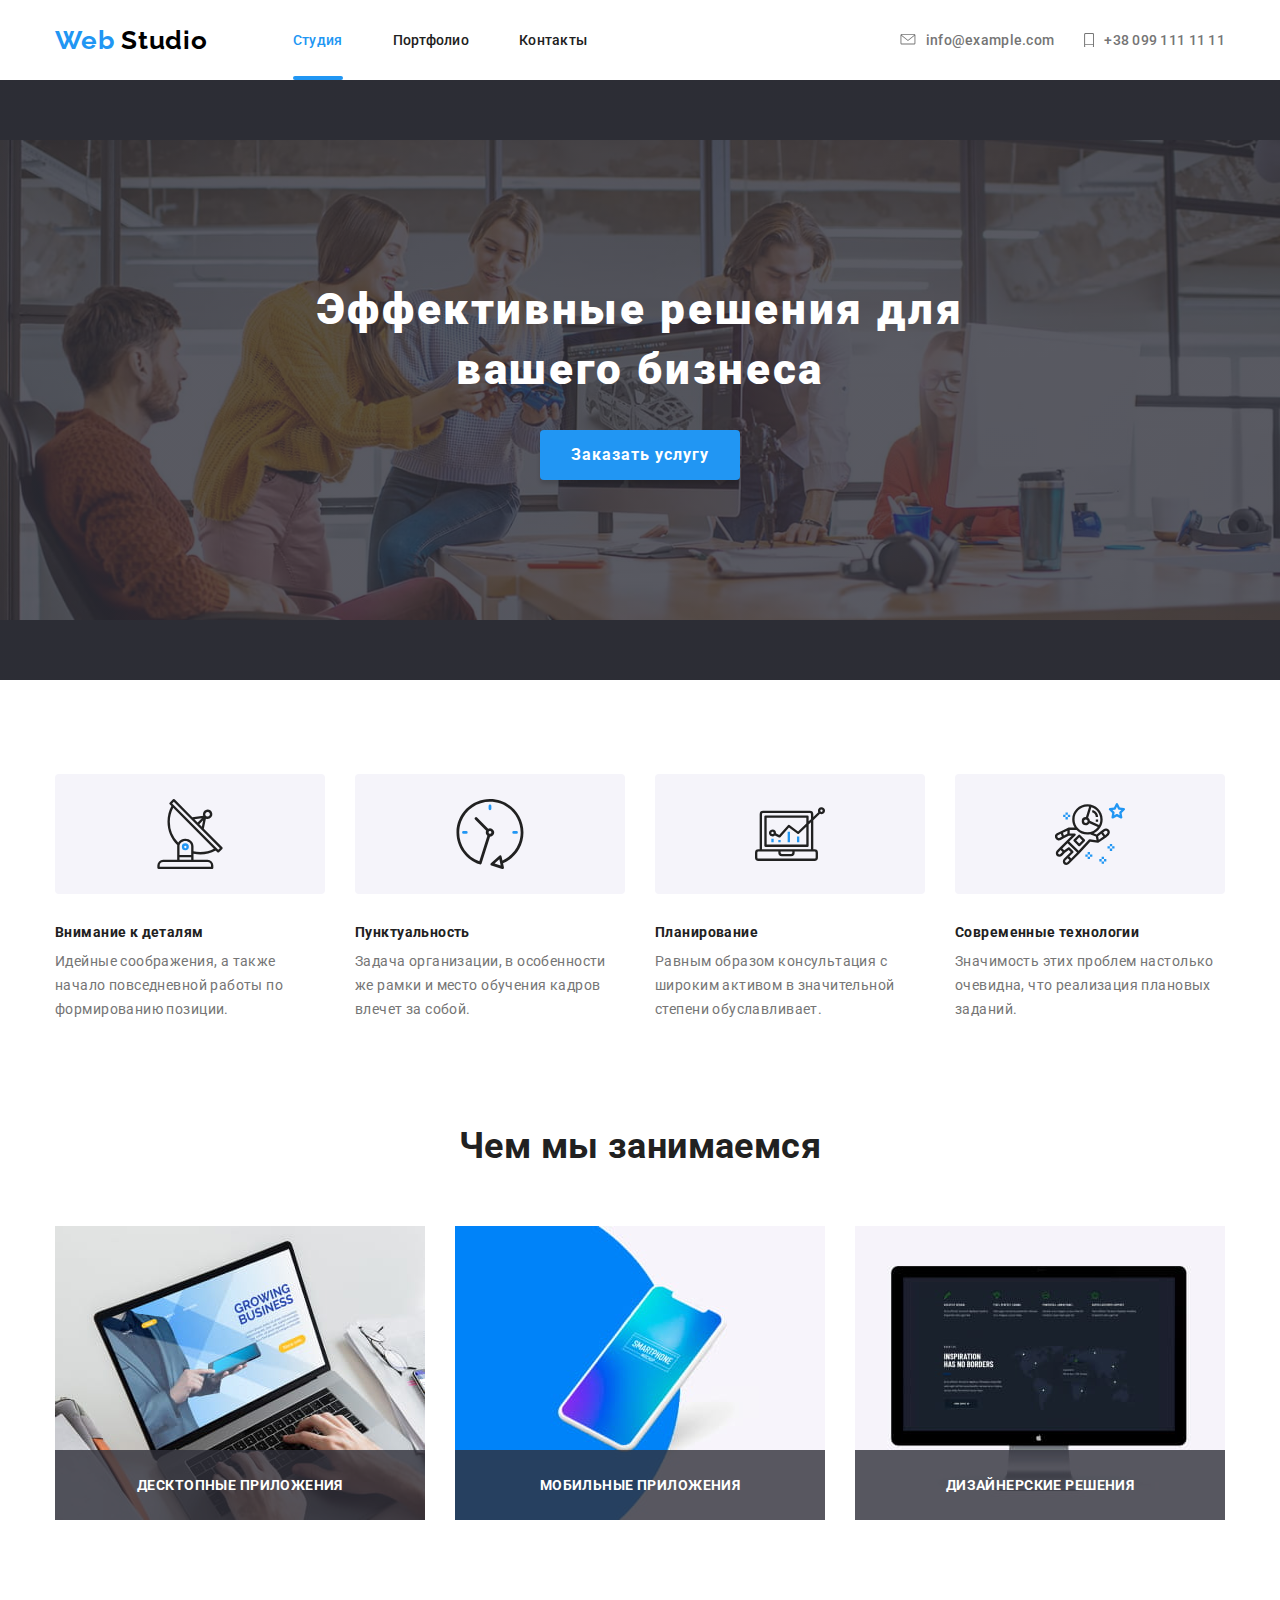
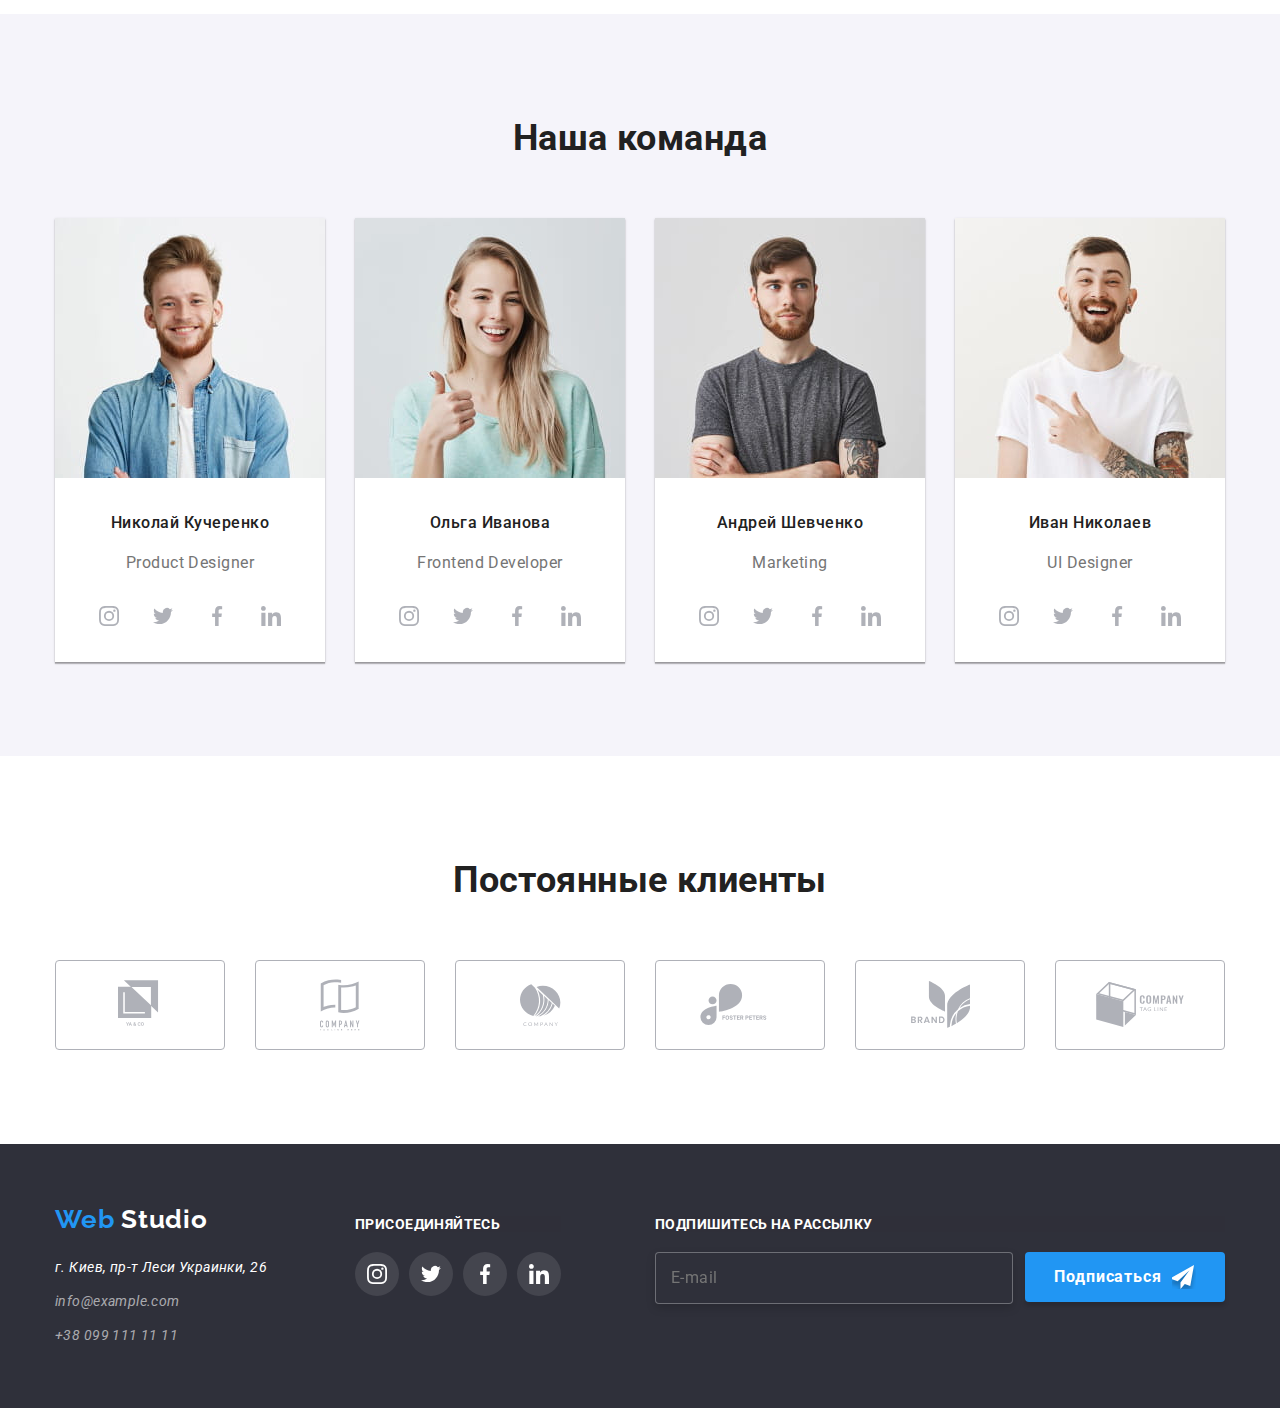
==== commit 68619d6b: "закріл ссылку нормалайз" ====
--- a/index.html
+++ b/index.html
@@ -9,7 +9,7 @@
       rel="stylesheet"
     /> -->
 
-    <link rel="stylesheet" href="./normalize.css" />
+    <!-- <link rel="stylesheet" href="./normalize.css" /> -->
     <link rel="stylesheet" href="./css/main.min.css" />
   </head>
 
--- a/css/main.min.css
+++ b/css/main.min.css
@@ -1,2 +1,2 @@
-/*! normalize.css v8.0.1 | MIT License | github.com/necolas/normalize.css */@import url("https://fonts.googleapis.com/css2?family=Raleway:wght@700&family=Roboto:wght@400;500;700;900&display=swap");html{line-height:1.15;-webkit-text-size-adjust:100%}body{margin:0}main{display:block}h1{font-size:2em;margin:0.67em 0}hr{-webkit-box-sizing:content-box;box-sizing:content-box;height:0;overflow:visible}pre{font-family:monospace, monospace;font-size:1em}a{background-color:transparent}abbr[title]{border-bottom:none;text-decoration:underline;-webkit-text-decoration:underline dotted;text-decoration:underline dotted}b,strong{font-weight:bolder}code,kbd,samp{font-family:monospace, monospace;font-size:1em}small{font-size:80%}sub,sup{font-size:75%;line-height:0;position:relative;vertical-align:baseline}sub{bottom:-0.25em}sup{top:-0.5em}img{border-style:none}button,input,optgroup,select,textarea{font-family:inherit;font-size:100%;line-height:1.15;margin:0}button,input{overflow:visible}button,select{text-transform:none}button,[type="button"],[type="reset"],[type="submit"]{-webkit-appearance:button}button::-moz-focus-inner,[type="button"]::-moz-focus-inner,[type="reset"]::-moz-focus-inner,[type="submit"]::-moz-focus-inner{border-style:none;padding:0}button:-moz-focusring,[type="button"]:-moz-focusring,[type="reset"]:-moz-focusring,[type="submit"]:-moz-focusring{outline:1px dotted ButtonText}fieldset{padding:0.35em 0.75em 0.625em}legend{-webkit-box-sizing:border-box;box-sizing:border-box;color:inherit;display:table;max-width:100%;padding:0;white-space:normal}progress{vertical-align:baseline}textarea{overflow:auto}[type="checkbox"],[type="radio"]{-webkit-box-sizing:border-box;box-sizing:border-box;padding:0}[type="number"]::-webkit-inner-spin-button,[type="number"]::-webkit-outer-spin-button{height:auto}[type="search"]{-webkit-appearance:textfield;outline-offset:-2px}[type="search"]::-webkit-search-decoration{-webkit-appearance:none}::-webkit-file-upload-button{-webkit-appearance:button;font:inherit}details{display:block}summary{display:list-item}template{display:none}[hidden]{display:none}body{font-family:"Roboto", sans-serif;font-style:normal;font-weight:normal;font-size:14px;line-height:1.714;letter-spacing:0.03em;color:#757575;background-color:#fff}*{margin:0;border:0;text-decoration:none}html{-webkit-box-sizing:border-box;box-sizing:border-box}*,*::before,*::after{-webkit-box-sizing:inherit;box-sizing:inherit}img{display:block}.list{padding-left:0px;list-style:none}.container{margin-right:auto;margin-left:auto;width:1200px;padding-left:15px;padding-right:15px}.advantage .container{padding-top:94px}.box-section .container,.team-section .container,.client-section .container{padding-top:94px;padding-bottom:94px}.visually-hidden{position:absolute !important;clip:rect(1px 1px 1px 1px);clip:rect(1px, 1px, 1px, 1px);padding:0 !important;border:0 !important;height:1px !important;width:1px !important;overflow:hidden}.btn,.soc-link,.main-navi,.adv-element .link,.box,.clnt-flexcont .clnt-element,.clnt-element .link,.btn-modal,.btn-flex{display:-webkit-box;display:-ms-flexbox;display:flex;-webkit-box-align:center;-ms-flex-align:center;align-items:center;-webkit-box-pack:center;-ms-flex-pack:center;justify-content:center}.btn{display:-webkit-inline-box;display:-ms-inline-flexbox;display:inline-flex;width:200px;height:50px;font-weight:bold;font-size:16px;line-height:1.875;letter-spacing:0.06em;color:#fff;background:#2196f3;-webkit-box-shadow:0px 4px 4px rgba(0,0,0,0.15);box-shadow:0px 4px 4px rgba(0,0,0,0.15);border-radius:4px;cursor:pointer;-webkit-transition:background 250ms cubic-bezier(0.4, 0, 0.2, 1);transition:background 250ms cubic-bezier(0.4, 0, 0.2, 1)}.btn:hover,.btn:focus{background:#188ce8}.logo{font-family:Raleway, sans-serif;font-weight:bold;font-size:26px;line-height:1.192;letter-spacing:0.03em;color:#000}.footer-logo{color:#fff;margin-bottom:20px}.web-logo{color:#2196f3}.current{color:#2196f3;position:relative}.current::before{content:"";position:absolute;width:100%;height:4px;bottom:0px;left:0px;background:#2196f3;border-radius:2px}.soc-link{width:44px;height:44px;padding:0px;border:none;border-radius:50%;background-color:#fff 10%;fill:#afb1b8;-webkit-transition:background-color 250ms cubic-bezier(0.4, 0, 0.2, 1),fill 250ms cubic-bezier(0.4, 0, 0.2, 1);transition:background-color 250ms cubic-bezier(0.4, 0, 0.2, 1),fill 250ms cubic-bezier(0.4, 0, 0.2, 1)}.soc-link:not(:last-child){margin-right:10px}.footsoc-block .soc-link{background:rgba(255,255,255,0.1);fill:#fff}.soc-link:hover{background-color:#2196f3;fill:#fff}.header-page{background-color:var(--logo-bgr-color)}.main-navi{-webkit-box-pack:none;-ms-flex-pack:none;justify-content:none}.main-navi .menu-navi{display:-webkit-box;display:-ms-flexbox;display:flex;margin-left:85px}.main-navi .menu-navi .item:not(:first-child){margin-left:50px}.link-navi,.contacts-link{display:-webkit-inline-box;display:-ms-inline-flexbox;display:inline-flex;-webkit-box-align:center;-ms-flex-align:center;align-items:center;-webkit-box-pack:none;-ms-flex-pack:none;justify-content:none;padding-top:32px;padding-bottom:32px;font-weight:500;font-size:14px;line-height:1.1428;letter-spacing:0.02em;color:#212121;-webkit-transition:color 250ms cubic-bezier(0.4, 0, 0.2, 1);transition:color 250ms cubic-bezier(0.4, 0, 0.2, 1)}.link-navi:hover,.contacts-link:hover,.link-navi:focus,.contacts-link:focus{color:#2196f3;fill:#2196f3}.contacts{display:-webkit-box;display:-ms-flexbox;display:flex;margin-left:auto}.contacts .item{display:-webkit-inline-box;display:-ms-inline-flexbox;display:inline-flex;-webkit-box-align:center;-ms-flex-align:center;align-items:center}.contacts .item+.item{margin-left:30px}.contacts-link{color:#757575;fill:#757575;-webkit-transition:fill 250ms cubic-bezier(0.4, 0, 0.2, 1),color 250ms cubic-bezier(0.4, 0, 0.2, 1);transition:fill 250ms cubic-bezier(0.4, 0, 0.2, 1),color 250ms cubic-bezier(0.4, 0, 0.2, 1)}.contacts-link:hover,.contacts-link:focus{color:#2196f3;fill:#2196f3}.contacts-link .mail-icon{width:16px;height:11.2px;margin-right:10px}.contacts-link .phone-icon{width:10px;height:14.94px;margin-right:10px}.hero{text-align:center;padding-top:200px;padding-bottom:200px;background-color:#212121;height:600px;max-width:1600px;margin-left:auto;margin-right:auto;background-image:-webkit-gradient(linear, left top, right top, from(rgba(47,48,58,0.8)), to(rgba(47,48,58,0.8))),url(../images/img-header.jpg);background-image:linear-gradient(to right, rgba(47,48,58,0.8), rgba(47,48,58,0.8)),url(../images/img-header.jpg);background-repeat:no-repeat;background-position:center;background-size:contain}.page-title{margin-top:0px;margin-bottom:30px;max-width:696px;margin-right:auto;margin-left:auto;font-weight:900;font-size:44px;line-height:1.3636;letter-spacing:0.06em;color:#fff;text-align:center}.advantage .adv-flexcont{display:-webkit-box;display:-ms-flexbox;display:flex}.adv-element{display:-webkit-inline-box;display:-ms-inline-flexbox;display:inline-flex;-webkit-box-orient:vertical;-webkit-box-direction:normal;-ms-flex-direction:column;flex-direction:column;width:calc((100%-90px) / 4);margin-right:30px}.adv-element:nth-child(4n){margin-right:0px}.adv-element .link{width:270px;height:120px;background-color:#f5f4fa;border-radius:4px}.adv-element .feature{margin-top:30px;margin-bottom:10px;font-family:Roboto;font-weight:bold;font-size:14px;line-height:1.143;letter-spacing:0.03em;color:#212121}.section-title{text-align:center;margin-bottom:50px;font-weight:bold;font-size:36px;line-height:1.6667;color:#212121}.box-flexcont{display:-webkit-box;display:-ms-flexbox;display:flex}.box-flexcont .box-element{position:relative;width:calc((100%-60px) / 3);margin-right:30px}.box-flexcont .box-element:nth-child(3n){margin-right:0px}.box{position:absolute;bottom:0px;left:0px;width:100%;height:70px;font-weight:bold;line-height:1.1428;color:#fff;background:rgba(47,48,58,0.8);text-transform:uppercase}.team-section{background:#f5f4fa}.team-section .team-flexcont{display:-webkit-box;display:-ms-flexbox;display:flex}.team-section .team-flexcont .team-element{width:calc((100%-90px) / 4);margin-right:30px;background:#fff;-webkit-box-shadow:0px 1px 3px rgba(0,0,0,0.12),0px 1px 1px rgba(0,0,0,0.14),0px 2px 1px rgba(0,0,0,0.2);box-shadow:0px 1px 3px rgba(0,0,0,0.12),0px 1px 1px rgba(0,0,0,0.14),0px 2px 1px rgba(0,0,0,0.2)}.team-section .team-flexcont .team-element:nth-child(4n){margin-right:0px}.team-name,.team-prof{margin-top:30px;margin-bottom:10px;text-align:center;font-weight:500;font-size:16px;line-height:1.875;letter-spacing:0.03em;color:#212121}.team-prof{margin-top:0px;margin-bottom:16px;font-weight:normal;color:#757575}.soc-team{display:-webkit-box;display:-ms-flexbox;display:flex;padding-left:32px;padding-right:32px;margin-bottom:24px}.clnt-flexcont{display:-webkit-box;display:-ms-flexbox;display:flex}.clnt-flexcont .clnt-element{-webkit-box-pack:none;-ms-flex-pack:none;justify-content:none;width:calc((100%-150px) / 6);margin-right:30px}.clnt-flexcont .clnt-element:nth-child(6n){margin-right:0px}.clnt-element .link{border:1px solid #afb1b8;border-radius:4px;width:170px;height:90px;fill:#afb1b8;-webkit-transition:border 250ms cubic-bezier(0.4, 0, 0.2, 1),fill 250ms cubic-bezier(0.4, 0, 0.2, 1);transition:border 250ms cubic-bezier(0.4, 0, 0.2, 1),fill 250ms cubic-bezier(0.4, 0, 0.2, 1)}.clnt-element .link:hover{border:1px solid #2196f3;fill:#2196f3}.footer{background:#2f303a;padding-top:60px;padding-bottom:60px}.footer-flex{display:-webkit-box;display:-ms-flexbox;display:flex}.footer-flex .footflex-elem:not(:first-child){margin-top:12px}.footer-flex .footflex-elem:last-child{margin-left:94px}.footer-flex .footflex-elem:first-child{margin-right:auto}.footer-adress .adress-link:not(:last-child){margin-bottom:9px}.adress-map,.footer-contacts{font-size:14px;line-height:1.7143;letter-spacing:0.03em;color:#fff;-webkit-transition:color 250ms cubic-bezier(0.4, 0, 0.2, 1);transition:color 250ms cubic-bezier(0.4, 0, 0.2, 1)}.adress-map:hover,.footer-contacts:hover{color:#2196f3}.footer-contacts{color:rgba(255,255,255,0.6)}.footer-contacts:hover{color:#2196f3}.footflex-elem h3{font-weight:bold;font-size:14px;line-height:1.1428;letter-spacing:0.03em;color:#fff;background:rgba(47,48,58,0.8);text-transform:uppercase}.footsoc-block{display:-webkit-box;display:-ms-flexbox;display:flex}.footer-soc,.footer-registr{margin-bottom:20px}.foot-form{display:-webkit-box;display:-ms-flexbox;display:flex}.foot-form .mail-btn{width:358px;font-size:16px;line-height:1.25;letter-spacing:0.03em;color:rgba(255,255,255,0.6);padding:15px;margin-right:12px;background-color:#2f303a;border:1px solid rgba(255,255,255,0.3);border-radius:4px;-webkit-filter:drop-shadow(0px 4px 4px rgba(0,0,0,0.15));filter:drop-shadow(0px 4px 4px rgba(0,0,0,0.15))}.footflex-elem .btn::after{content:"";width:24px;height:24px;margin-left:10px;background-image:url(../images/iconsend.svg);background-position:right -2px top;background-repeat:no-repeat}.backdrop{position:fixed;top:0px;left:0px;width:100%;height:100%;background:rgba(0,0,0,0.2);opacity:1;-webkit-transition:opacity 250ms cubic-bezier(0.4, 0, 0.2, 1);transition:opacity 250ms cubic-bezier(0.4, 0, 0.2, 1)}.backdrop .modal{position:absolute;top:50%;left:50%;-webkit-transform:translate(-50%, -50%) scale(1, 1);transform:translate(-50%, -50%) scale(1, 1);min-width:528px;min-height:581px;background:#fff;-webkit-box-shadow:0px 1px 3px rgba(0,0,0,0.12),0px 1px 1px rgba(0,0,0,0.14),0px 2px 1px rgba(0,0,0,0.2);box-shadow:0px 1px 3px rgba(0,0,0,0.12),0px 1px 1px rgba(0,0,0,0.14),0px 2px 1px rgba(0,0,0,0.2);border-radius:4px;-webkit-transition:-webkit-transform 250ms cubic-bezier(0.4, 0, 0.2, 1);transition:-webkit-transform 250ms cubic-bezier(0.4, 0, 0.2, 1);transition:transform 250ms cubic-bezier(0.4, 0, 0.2, 1);transition:transform 250ms cubic-bezier(0.4, 0, 0.2, 1), -webkit-transform 250ms cubic-bezier(0.4, 0, 0.2, 1)}.backdrop.is-hidden{opacity:0;pointer-events:none}.backdrop.is-hidden .modal{-webkit-transform:translate(-50%, -50%) scale(0.3, 0.3);transform:translate(-50%, -50%) scale(0.3, 0.3)}.btn-modal{position:absolute;top:8px;right:8px;margin-left:auto;width:30px;height:30px;background:#fff;border:1px solid rgba(0,0,0,0.1);border-radius:50%;-webkit-transition:fill 250ms cubic-bezier(0.4, 0, 0.2, 1);transition:fill 250ms cubic-bezier(0.4, 0, 0.2, 1)}.btn-modal:hover,.btn-modal:focus{fill:#2196f3}.form-field .form-input,.form-comment .form-cominp{width:100%;padding:12px;padding-left:42px;border:1px solid rgba(33,33,33,0.2);border-radius:4px;-webkit-transition:fill 250ms cubic-bezier(0.4, 0, 0.2, 1);transition:fill 250ms cubic-bezier(0.4, 0, 0.2, 1);cursor:pointer}.form-field .form-input:focus,.form-comment .form-cominp:focus{border:1px solid #2196f3;outline:none}.form-field .form-input:focus+.form-label,.form-comment .form-cominp:focus+.form-label{top:-4px;left:19px;-webkit-transform:translateY(-100%);transform:translateY(-100%);color:#2196f3}.form-field .form-input:focus ~ .icon,.form-comment .form-cominp:focus ~ .icon{fill:#2196f3}.form-field .form-input:not(:placeholder-shown)+.form-label,.form-comment .form-cominp:not(:placeholder-shown)+.form-label{top:-4px;left:19px;-webkit-transform:translateY(-100%);transform:translateY(-100%);color:#2196f3}.form-field .form-input:not(:placeholder-shown) ~ .icon,.form-comment .form-cominp:not(:placeholder-shown) ~ .icon{fill:#2196f3}.register-form{padding:40px}.register-form h3{font-weight:bold;font-size:20px;line-height:1.15;letter-spacing:0.03em;text-align:center;margin-bottom:30px;color:#212121}.form-field{position:relative;margin-bottom:28px}.form-field .form-label{position:absolute;top:50%;left:42px;-webkit-transform:translateY(-50%);transform:translateY(-50%);font-size:14px;line-height:1.1428;letter-spacing:0.01em;color:#757575;-webkit-transition:color 250ms cubic-bezier(0.4, 0, 0.2, 1),-webkit-transform 250ms cubic-bezier(0.4, 0, 0.2, 1);transition:color 250ms cubic-bezier(0.4, 0, 0.2, 1),-webkit-transform 250ms cubic-bezier(0.4, 0, 0.2, 1);transition:transform 250ms cubic-bezier(0.4, 0, 0.2, 1),color 250ms cubic-bezier(0.4, 0, 0.2, 1);transition:transform 250ms cubic-bezier(0.4, 0, 0.2, 1),color 250ms cubic-bezier(0.4, 0, 0.2, 1),-webkit-transform 250ms cubic-bezier(0.4, 0, 0.2, 1);cursor:pointer}.form-field .icon{position:absolute;top:50%;left:19px;-webkit-transform:translateY(-50%);transform:translateY(-50%);-webkit-transition:fill 250ms cubic-bezier(0.4, 0, 0.2, 1);transition:fill 250ms cubic-bezier(0.4, 0, 0.2, 1)}.form-comment{position:relative;margin-bottom:20px}.form-comment .form-cominp{padding-left:19px}.form-comment .form-label{position:absolute;top:12px;left:19px;font-size:14px;line-height:1.1428;letter-spacing:0.03em;color:#757575;-webkit-transition:-webkit-transform 250ms cubic-bezier(0.4, 0, 0.2, 1);transition:-webkit-transform 250ms cubic-bezier(0.4, 0, 0.2, 1);transition:transform 250ms cubic-bezier(0.4, 0, 0.2, 1);transition:transform 250ms cubic-bezier(0.4, 0, 0.2, 1), -webkit-transform 250ms cubic-bezier(0.4, 0, 0.2, 1)}.form-check{position:relative;margin-bottom:30px}.form-checklab{padding-right:11px;padding-left:36px}.form-checklab a{color:#2196f3;text-decoration:underline}.form-checklab .icon-check{position:absolute;top:50%;left:12px;-webkit-transform:translateY(-50%);transform:translateY(-50%);display:-webkit-inline-box;display:-ms-inline-flexbox;display:inline-flex;width:16px;height:15px;border:2px solid #212121;border-radius:2px;-webkit-box-sizing:border-box;box-sizing:border-box;-webkit-transition:background-color 250ms cubic-bezier(0.4, 0, 0.2, 1),border 250ms cubic-bezier(0.4, 0, 0.2, 1);transition:background-color 250ms cubic-bezier(0.4, 0, 0.2, 1),border 250ms cubic-bezier(0.4, 0, 0.2, 1)}.form-checkinp:checked+.form-checklab .icon-check{background-color:#2196f3;border:none}.portfolio-sect{display:-webkit-box;display:-ms-flexbox;display:flex;padding-top:94px;padding-bottom:94px}.filters{display:-webkit-box;display:-ms-flexbox;display:flex;-webkit-box-pack:center;-ms-flex-pack:center;justify-content:center;margin-bottom:50px}.filters .item{display:-webkit-box;display:-ms-flexbox;display:flex}.filters .item+.item{margin-left:8px}.filter{font-weight:500;font-size:16px;line-height:1.625;letter-spacing:0.03em;padding:6px 22px;color:#212121;background:#f5f4fa;border-radius:4px;-webkit-transition:background-color 250ms cubic-bezier(0.4, 0, 0.2, 1),color 250ms cubic-bezier(0.4, 0, 0.2, 1);transition:background-color 250ms cubic-bezier(0.4, 0, 0.2, 1),color 250ms cubic-bezier(0.4, 0, 0.2, 1)}.filter:hover,.filter:focus,.filter:active{color:#fff;background:#2196f3}.potrfol-flex{display:-webkit-box;display:-ms-flexbox;display:flex;-ms-flex-wrap:wrap;flex-wrap:wrap}.potrfol-flex .item{width:370px;margin-right:30px;margin-bottom:30px;background:var(--logo-bgr-color);border:1px solid #eeeeee;-webkit-box-sizing:border-box;box-sizing:border-box;cursor:pointer}.potrfol-flex .item:nth-child(3n){margin-right:0px}.potrfol-flex .item:nth-last-child(-n+3){margin-bottom:0px}.potrfol-flex .item:hover{-webkit-box-shadow:0px 1px 1px rgba(0,0,0,0.12),0px 4px 4px rgba(0,0,0,0.06),1px 4px 6px rgba(0,0,0,0.16);box-shadow:0px 1px 1px rgba(0,0,0,0.12),0px 4px 4px rgba(0,0,0,0.06),1px 4px 6px rgba(0,0,0,0.16)}.potrfol-flex .item:hover .hover-over{-webkit-transform:translatey(0);transform:translatey(0)}.portf-thumb{position:relative;overflow:hidden}.portf-thumb .portfol-title{display:inline-block;width:322px;margin-top:20px;margin-bottom:4px;font-weight:bold;font-size:18px;line-height:2;letter-spacing:0.06em;color:#212121}.portf-thumb .portf-sub{display:inline-block;width:322px;margin-bottom:20px;font-size:16px;line-height:1.875;letter-spacing:0.03em;color:#757575}.portf-thumb .portfol-title,.portf-thumb .portf-sub{margin-right:24px;margin-left:24px}.hover-over{position:absolute;width:100%;height:100%;bottom:0px;left:0px;background:rgba(33,150,243,0.9);font-size:18px;line-height:1.5555;color:#fff;padding:63px 24px;-webkit-transform:translatey(100%);transform:translatey(100%);-webkit-transition:-webkit-transform 250ms cubic-bezier(0.4, 0, 0.2, 1);transition:-webkit-transform 250ms cubic-bezier(0.4, 0, 0.2, 1);transition:transform 250ms cubic-bezier(0.4, 0, 0.2, 1);transition:transform 250ms cubic-bezier(0.4, 0, 0.2, 1), -webkit-transform 250ms cubic-bezier(0.4, 0, 0.2, 1)}
+/*! normalize.css v8.0.1 | MIT License | github.com/necolas/normalize.css */@import url("https://fonts.googleapis.com/css2?family=Raleway:wght@700&family=Roboto:wght@400;500;700;900&display=swap");html{line-height:1.15;-webkit-text-size-adjust:100%}body{margin:0}main{display:block}h1{font-size:2em;margin:0.67em 0}hr{-webkit-box-sizing:content-box;box-sizing:content-box;height:0;overflow:visible}pre{font-family:monospace, monospace;font-size:1em}a{background-color:transparent}abbr[title]{border-bottom:none;text-decoration:underline;-webkit-text-decoration:underline dotted;text-decoration:underline dotted}b,strong{font-weight:bolder}code,kbd,samp{font-family:monospace, monospace;font-size:1em}small{font-size:80%}sub,sup{font-size:75%;line-height:0;position:relative;vertical-align:baseline}sub{bottom:-0.25em}sup{top:-0.5em}img{border-style:none}button,input,optgroup,select,textarea{font-family:inherit;font-size:100%;line-height:1.15;margin:0}button,input{overflow:visible}button,select{text-transform:none}button,[type="button"],[type="reset"],[type="submit"]{-webkit-appearance:button}button::-moz-focus-inner,[type="button"]::-moz-focus-inner,[type="reset"]::-moz-focus-inner,[type="submit"]::-moz-focus-inner{border-style:none;padding:0}button:-moz-focusring,[type="button"]:-moz-focusring,[type="reset"]:-moz-focusring,[type="submit"]:-moz-focusring{outline:1px dotted ButtonText}fieldset{padding:0.35em 0.75em 0.625em}legend{-webkit-box-sizing:border-box;box-sizing:border-box;color:inherit;display:table;max-width:100%;padding:0;white-space:normal}progress{vertical-align:baseline}textarea{overflow:auto}[type="checkbox"],[type="radio"]{-webkit-box-sizing:border-box;box-sizing:border-box;padding:0}[type="number"]::-webkit-inner-spin-button,[type="number"]::-webkit-outer-spin-button{height:auto}[type="search"]{-webkit-appearance:textfield;outline-offset:-2px}[type="search"]::-webkit-search-decoration{-webkit-appearance:none}::-webkit-file-upload-button{-webkit-appearance:button;font:inherit}details{display:block}summary{display:list-item}template{display:none}[hidden]{display:none}body{font-family:"Roboto", sans-serif;font-style:normal;font-weight:normal;font-size:14px;line-height:1.714;letter-spacing:0.03em;color:#757575;background-color:#fff}*{margin:0;border:0;text-decoration:none}html{-webkit-box-sizing:border-box;box-sizing:border-box}*,*::before,*::after{-webkit-box-sizing:inherit;box-sizing:inherit}img{display:block}.list{padding-left:0px;list-style:none}.container{margin-right:auto;margin-left:auto;width:1200px;padding-left:15px;padding-right:15px}.advantage .container{padding-top:94px}.box-section .container,.team-section .container,.client-section .container{padding-top:94px;padding-bottom:94px}.visually-hidden{position:absolute !important;clip:rect(1px 1px 1px 1px);clip:rect(1px, 1px, 1px, 1px);padding:0 !important;border:0 !important;height:1px !important;width:1px !important;overflow:hidden}.btn,.soc-link,.main-navi,.adv-element .link,.box,.clnt-flexcont .clnt-element,.clnt-element .link,.btn-modal,.btn-flex{display:-webkit-box;display:-ms-flexbox;display:flex;-webkit-box-align:center;-ms-flex-align:center;align-items:center;-webkit-box-pack:center;-ms-flex-pack:center;justify-content:center}.btn{display:-webkit-inline-box;display:-ms-inline-flexbox;display:inline-flex;width:200px;height:50px;font-weight:bold;font-size:16px;line-height:1.875;letter-spacing:0.06em;color:#fff;background:#2196f3;-webkit-box-shadow:0px 4px 4px rgba(0,0,0,0.15);box-shadow:0px 4px 4px rgba(0,0,0,0.15);border-radius:4px;cursor:pointer;-webkit-transition:background 250ms cubic-bezier(0.4, 0, 0.2, 1);transition:background 250ms cubic-bezier(0.4, 0, 0.2, 1)}.btn:hover,.btn:focus{background:#188ce8}.logo{font-family:Raleway, sans-serif;font-weight:bold;font-size:26px;line-height:1.192;letter-spacing:0.03em;color:#000}.footer-logo{color:#fff;margin-bottom:20px}.web-logo{color:#2196f3}.soc-link{width:44px;height:44px;padding:0px;border:none;border-radius:50%;background-color:#fff 10%;fill:#afb1b8;-webkit-transition:background-color 250ms cubic-bezier(0.4, 0, 0.2, 1),fill 250ms cubic-bezier(0.4, 0, 0.2, 1);transition:background-color 250ms cubic-bezier(0.4, 0, 0.2, 1),fill 250ms cubic-bezier(0.4, 0, 0.2, 1)}.soc-link:not(:last-child){margin-right:10px}.footsoc-block .soc-link{background:rgba(255,255,255,0.1);fill:#fff}.soc-link:hover{background-color:#2196f3;fill:#fff}.header-page{background-color:var(--logo-bgr-color)}.main-navi{-webkit-box-pack:none;-ms-flex-pack:none;justify-content:none}.main-navi .menu-navi{display:-webkit-box;display:-ms-flexbox;display:flex;margin-left:85px}.main-navi .menu-navi .item:not(:first-child){margin-left:50px}.link-navi,.contacts-link{display:-webkit-inline-box;display:-ms-inline-flexbox;display:inline-flex;-webkit-box-align:center;-ms-flex-align:center;align-items:center;-webkit-box-pack:none;-ms-flex-pack:none;justify-content:none;padding-top:32px;padding-bottom:32px;font-weight:500;font-size:14px;line-height:1.1428;letter-spacing:0.02em;color:#212121;-webkit-transition:color 250ms cubic-bezier(0.4, 0, 0.2, 1);transition:color 250ms cubic-bezier(0.4, 0, 0.2, 1)}.link-navi:hover,.contacts-link:hover,.link-navi:focus,.contacts-link:focus{color:#2196f3;fill:#2196f3}.contacts{display:-webkit-box;display:-ms-flexbox;display:flex;margin-left:auto}.contacts .item{display:-webkit-inline-box;display:-ms-inline-flexbox;display:inline-flex;-webkit-box-align:center;-ms-flex-align:center;align-items:center}.contacts .item+.item{margin-left:30px}.contacts-link{color:#757575;fill:#757575;-webkit-transition:fill 250ms cubic-bezier(0.4, 0, 0.2, 1),color 250ms cubic-bezier(0.4, 0, 0.2, 1);transition:fill 250ms cubic-bezier(0.4, 0, 0.2, 1),color 250ms cubic-bezier(0.4, 0, 0.2, 1)}.contacts-link:hover,.contacts-link:focus{color:#2196f3;fill:#2196f3}.contacts-link .mail-icon{width:16px;height:11.2px;margin-right:10px}.contacts-link .phone-icon{width:10px;height:14.94px;margin-right:10px}.current{color:#2196f3;position:relative}.current::before{content:"";position:absolute;width:100%;height:4px;bottom:0px;left:0px;background:#2196f3;border-radius:2px}.hero{text-align:center;padding-top:200px;padding-bottom:200px;background-color:#212121;height:600px;max-width:1600px;margin-left:auto;margin-right:auto;background-image:-webkit-gradient(linear, left top, right top, from(rgba(47,48,58,0.8)), to(rgba(47,48,58,0.8))),url(../images/img-header.jpg);background-image:linear-gradient(to right, rgba(47,48,58,0.8), rgba(47,48,58,0.8)),url(../images/img-header.jpg);background-repeat:no-repeat;background-position:center;background-size:contain}.page-title{margin-top:0px;margin-bottom:30px;max-width:696px;margin-right:auto;margin-left:auto;font-weight:900;font-size:44px;line-height:1.3636;letter-spacing:0.06em;color:#fff;text-align:center}.advantage .adv-flexcont{display:-webkit-box;display:-ms-flexbox;display:flex}.adv-element{display:-webkit-inline-box;display:-ms-inline-flexbox;display:inline-flex;-webkit-box-orient:vertical;-webkit-box-direction:normal;-ms-flex-direction:column;flex-direction:column;width:calc((100%-90px) / 4);margin-right:30px}.adv-element:nth-child(4n){margin-right:0px}.adv-element .link{width:270px;height:120px;background-color:#f5f4fa;border-radius:4px}.adv-element .feature{margin-top:30px;margin-bottom:10px;font-family:Roboto;font-weight:bold;font-size:14px;line-height:1.143;letter-spacing:0.03em;color:#212121}.section-title{text-align:center;margin-bottom:50px;font-weight:bold;font-size:36px;line-height:1.6667;color:#212121}.box-flexcont{display:-webkit-box;display:-ms-flexbox;display:flex}.box-flexcont .box-element{position:relative;width:calc((100%-60px) / 3);margin-right:30px}.box-flexcont .box-element:nth-child(3n){margin-right:0px}.box{position:absolute;bottom:0px;left:0px;width:100%;height:70px;font-weight:bold;line-height:1.1428;color:#fff;background:rgba(47,48,58,0.8);text-transform:uppercase}.team-section{background:#f5f4fa}.team-section .team-flexcont{display:-webkit-box;display:-ms-flexbox;display:flex}.team-section .team-flexcont .team-element{width:calc((100%-90px) / 4);margin-right:30px;background:#fff;-webkit-box-shadow:0px 1px 3px rgba(0,0,0,0.12),0px 1px 1px rgba(0,0,0,0.14),0px 2px 1px rgba(0,0,0,0.2);box-shadow:0px 1px 3px rgba(0,0,0,0.12),0px 1px 1px rgba(0,0,0,0.14),0px 2px 1px rgba(0,0,0,0.2)}.team-section .team-flexcont .team-element:nth-child(4n){margin-right:0px}.team-name,.team-prof{margin-top:30px;margin-bottom:10px;text-align:center;font-weight:500;font-size:16px;line-height:1.875;letter-spacing:0.03em;color:#212121}.team-prof{margin-top:0px;margin-bottom:16px;font-weight:normal;color:#757575}.soc-team{display:-webkit-box;display:-ms-flexbox;display:flex;padding-left:32px;padding-right:32px;margin-bottom:24px}.clnt-flexcont{display:-webkit-box;display:-ms-flexbox;display:flex}.clnt-flexcont .clnt-element{-webkit-box-pack:none;-ms-flex-pack:none;justify-content:none;width:calc((100%-150px) / 6);margin-right:30px}.clnt-flexcont .clnt-element:nth-child(6n){margin-right:0px}.clnt-element .link{border:1px solid #afb1b8;border-radius:4px;width:170px;height:90px;fill:#afb1b8;-webkit-transition:border 250ms cubic-bezier(0.4, 0, 0.2, 1),fill 250ms cubic-bezier(0.4, 0, 0.2, 1);transition:border 250ms cubic-bezier(0.4, 0, 0.2, 1),fill 250ms cubic-bezier(0.4, 0, 0.2, 1)}.clnt-element .link:hover{border:1px solid #2196f3;fill:#2196f3}.footer{background:#2f303a;padding-top:60px;padding-bottom:60px}.footer-flex{display:-webkit-box;display:-ms-flexbox;display:flex}.footer-flex .footflex-elem:not(:first-child){margin-top:12px}.footer-flex .footflex-elem:last-child{margin-left:94px}.footer-flex .footflex-elem:first-child{margin-right:auto}.footer-adress .adress-link:not(:last-child){margin-bottom:9px}.adress-map,.footer-contacts{font-size:14px;line-height:1.7143;letter-spacing:0.03em;color:#fff;-webkit-transition:color 250ms cubic-bezier(0.4, 0, 0.2, 1);transition:color 250ms cubic-bezier(0.4, 0, 0.2, 1)}.adress-map:hover,.footer-contacts:hover{color:#2196f3}.footer-contacts{color:rgba(255,255,255,0.6)}.footer-contacts:hover{color:#2196f3}.footflex-elem h3{font-weight:bold;font-size:14px;line-height:1.1428;letter-spacing:0.03em;color:#fff;background:rgba(47,48,58,0.8);text-transform:uppercase}.footsoc-block{display:-webkit-box;display:-ms-flexbox;display:flex}.footer-soc,.footer-registr{margin-bottom:20px}.foot-form{display:-webkit-box;display:-ms-flexbox;display:flex}.foot-form .mail-btn{width:358px;font-size:16px;line-height:1.25;letter-spacing:0.03em;color:rgba(255,255,255,0.6);padding:15px;margin-right:12px;background-color:#2f303a;border:1px solid rgba(255,255,255,0.3);border-radius:4px;-webkit-filter:drop-shadow(0px 4px 4px rgba(0,0,0,0.15));filter:drop-shadow(0px 4px 4px rgba(0,0,0,0.15))}.footflex-elem .btn::after{content:"";width:24px;height:24px;margin-left:10px;background-image:url(../images/iconsend.svg);background-position:right -2px top;background-repeat:no-repeat}.backdrop{position:fixed;top:0px;left:0px;width:100%;height:100%;background:rgba(0,0,0,0.2);opacity:1;-webkit-transition:opacity 250ms cubic-bezier(0.4, 0, 0.2, 1);transition:opacity 250ms cubic-bezier(0.4, 0, 0.2, 1)}.backdrop .modal{position:absolute;top:50%;left:50%;-webkit-transform:translate(-50%, -50%) scale(1, 1);transform:translate(-50%, -50%) scale(1, 1);min-width:528px;min-height:581px;background:#fff;-webkit-box-shadow:0px 1px 3px rgba(0,0,0,0.12),0px 1px 1px rgba(0,0,0,0.14),0px 2px 1px rgba(0,0,0,0.2);box-shadow:0px 1px 3px rgba(0,0,0,0.12),0px 1px 1px rgba(0,0,0,0.14),0px 2px 1px rgba(0,0,0,0.2);border-radius:4px;-webkit-transition:-webkit-transform 250ms cubic-bezier(0.4, 0, 0.2, 1);transition:-webkit-transform 250ms cubic-bezier(0.4, 0, 0.2, 1);transition:transform 250ms cubic-bezier(0.4, 0, 0.2, 1);transition:transform 250ms cubic-bezier(0.4, 0, 0.2, 1), -webkit-transform 250ms cubic-bezier(0.4, 0, 0.2, 1)}.backdrop.is-hidden{opacity:0;pointer-events:none}.backdrop.is-hidden .modal{-webkit-transform:translate(-50%, -50%) scale(0.3, 0.3);transform:translate(-50%, -50%) scale(0.3, 0.3)}.btn-modal{position:absolute;top:8px;right:8px;margin-left:auto;width:30px;height:30px;background:#fff;border:1px solid rgba(0,0,0,0.1);border-radius:50%;-webkit-transition:fill 250ms cubic-bezier(0.4, 0, 0.2, 1);transition:fill 250ms cubic-bezier(0.4, 0, 0.2, 1)}.btn-modal:hover,.btn-modal:focus{fill:#2196f3}.form-field .form-input,.form-comment .form-cominp{width:100%;padding:12px;padding-left:42px;border:1px solid rgba(33,33,33,0.2);border-radius:4px;-webkit-transition:fill 250ms cubic-bezier(0.4, 0, 0.2, 1);transition:fill 250ms cubic-bezier(0.4, 0, 0.2, 1);cursor:pointer}.form-field .form-input:focus,.form-comment .form-cominp:focus{border:1px solid #2196f3;outline:none}.form-field .form-input:focus+.form-label,.form-comment .form-cominp:focus+.form-label{top:-4px;left:19px;-webkit-transform:translateY(-100%);transform:translateY(-100%);color:#2196f3}.form-field .form-input:focus ~ .icon,.form-comment .form-cominp:focus ~ .icon{fill:#2196f3}.form-field .form-input:not(:placeholder-shown)+.form-label,.form-comment .form-cominp:not(:placeholder-shown)+.form-label{top:-4px;left:19px;-webkit-transform:translateY(-100%);transform:translateY(-100%);color:#2196f3}.form-field .form-input:not(:placeholder-shown) ~ .icon,.form-comment .form-cominp:not(:placeholder-shown) ~ .icon{fill:#2196f3}.register-form{padding:40px}.register-form h3{font-weight:bold;font-size:20px;line-height:1.15;letter-spacing:0.03em;text-align:center;margin-bottom:30px;color:#212121}.form-field{position:relative;margin-bottom:28px}.form-field .form-label{position:absolute;top:50%;left:42px;-webkit-transform:translateY(-50%);transform:translateY(-50%);font-size:14px;line-height:1.1428;letter-spacing:0.01em;color:#757575;-webkit-transition:color 250ms cubic-bezier(0.4, 0, 0.2, 1),-webkit-transform 250ms cubic-bezier(0.4, 0, 0.2, 1);transition:color 250ms cubic-bezier(0.4, 0, 0.2, 1),-webkit-transform 250ms cubic-bezier(0.4, 0, 0.2, 1);transition:transform 250ms cubic-bezier(0.4, 0, 0.2, 1),color 250ms cubic-bezier(0.4, 0, 0.2, 1);transition:transform 250ms cubic-bezier(0.4, 0, 0.2, 1),color 250ms cubic-bezier(0.4, 0, 0.2, 1),-webkit-transform 250ms cubic-bezier(0.4, 0, 0.2, 1);cursor:pointer}.form-field .icon{position:absolute;top:50%;left:19px;-webkit-transform:translateY(-50%);transform:translateY(-50%);-webkit-transition:fill 250ms cubic-bezier(0.4, 0, 0.2, 1);transition:fill 250ms cubic-bezier(0.4, 0, 0.2, 1)}.form-comment{position:relative;margin-bottom:20px}.form-comment .form-cominp{padding-left:19px}.form-comment .form-label{position:absolute;top:12px;left:19px;font-size:14px;line-height:1.1428;letter-spacing:0.03em;color:#757575;-webkit-transition:-webkit-transform 250ms cubic-bezier(0.4, 0, 0.2, 1);transition:-webkit-transform 250ms cubic-bezier(0.4, 0, 0.2, 1);transition:transform 250ms cubic-bezier(0.4, 0, 0.2, 1);transition:transform 250ms cubic-bezier(0.4, 0, 0.2, 1), -webkit-transform 250ms cubic-bezier(0.4, 0, 0.2, 1)}.form-check{position:relative;margin-bottom:30px}.form-checklab{padding-right:11px;padding-left:36px}.form-checklab a{color:#2196f3;text-decoration:underline}.icon-check{position:absolute;top:50%;left:12px;-webkit-transform:translateY(-50%);transform:translateY(-50%);display:-webkit-inline-box;display:-ms-inline-flexbox;display:inline-flex;width:16px;height:15px;border:2px solid #212121;border-radius:2px;-webkit-box-sizing:border-box;box-sizing:border-box;-webkit-transition:background-color 250ms cubic-bezier(0.4, 0, 0.2, 1),border 250ms cubic-bezier(0.4, 0, 0.2, 1);transition:background-color 250ms cubic-bezier(0.4, 0, 0.2, 1),border 250ms cubic-bezier(0.4, 0, 0.2, 1)}.form-checkinp:checked+.icon-check{background-color:#2196f3;border:none}.portfolio-sect{display:-webkit-box;display:-ms-flexbox;display:flex;padding-top:94px;padding-bottom:94px}.filters{display:-webkit-box;display:-ms-flexbox;display:flex;-webkit-box-pack:center;-ms-flex-pack:center;justify-content:center;margin-bottom:50px}.filters .item{display:-webkit-box;display:-ms-flexbox;display:flex}.filters .item+.item{margin-left:8px}.filter{font-weight:500;font-size:16px;line-height:1.625;letter-spacing:0.03em;padding:6px 22px;color:#212121;background:#f5f4fa;border-radius:4px;-webkit-transition:background-color 250ms cubic-bezier(0.4, 0, 0.2, 1),color 250ms cubic-bezier(0.4, 0, 0.2, 1);transition:background-color 250ms cubic-bezier(0.4, 0, 0.2, 1),color 250ms cubic-bezier(0.4, 0, 0.2, 1)}.filter:hover,.filter:focus,.filter:active{color:#fff;background:#2196f3}.potrfol-flex{display:-webkit-box;display:-ms-flexbox;display:flex;-ms-flex-wrap:wrap;flex-wrap:wrap}.potrfol-flex .item{width:370px;margin-right:30px;margin-bottom:30px;background:var(--logo-bgr-color);border:1px solid #eeeeee;-webkit-box-sizing:border-box;box-sizing:border-box;cursor:pointer}.potrfol-flex .item:nth-child(3n){margin-right:0px}.potrfol-flex .item:nth-last-child(-n+3){margin-bottom:0px}.potrfol-flex .item:hover{-webkit-box-shadow:0px 1px 1px rgba(0,0,0,0.12),0px 4px 4px rgba(0,0,0,0.06),1px 4px 6px rgba(0,0,0,0.16);box-shadow:0px 1px 1px rgba(0,0,0,0.12),0px 4px 4px rgba(0,0,0,0.06),1px 4px 6px rgba(0,0,0,0.16)}.potrfol-flex .item:hover .hover-over{-webkit-transform:translatey(0);transform:translatey(0)}.portf-thumb{position:relative;overflow:hidden}.portfol-title{display:inline-block;width:322px;margin-top:20px;margin-bottom:4px;font-weight:bold;font-size:18px;line-height:2;letter-spacing:0.06em;color:#212121}.portf-sub{display:inline-block;width:322px;margin-bottom:20px;font-size:16px;line-height:1.875;letter-spacing:0.03em;color:#757575}.portfol-title,.portf-sub{margin-right:24px;margin-left:24px}.hover-over{position:absolute;width:100%;height:100%;bottom:0px;left:0px;background:rgba(33,150,243,0.9);font-size:18px;line-height:1.5555;color:#fff;padding:63px 24px;-webkit-transform:translatey(100%);transform:translatey(100%);-webkit-transition:-webkit-transform 250ms cubic-bezier(0.4, 0, 0.2, 1);transition:-webkit-transform 250ms cubic-bezier(0.4, 0, 0.2, 1);transition:transform 250ms cubic-bezier(0.4, 0, 0.2, 1);transition:transform 250ms cubic-bezier(0.4, 0, 0.2, 1), -webkit-transform 250ms cubic-bezier(0.4, 0, 0.2, 1)}
 /*# sourceMappingURL=main.min.css.map */